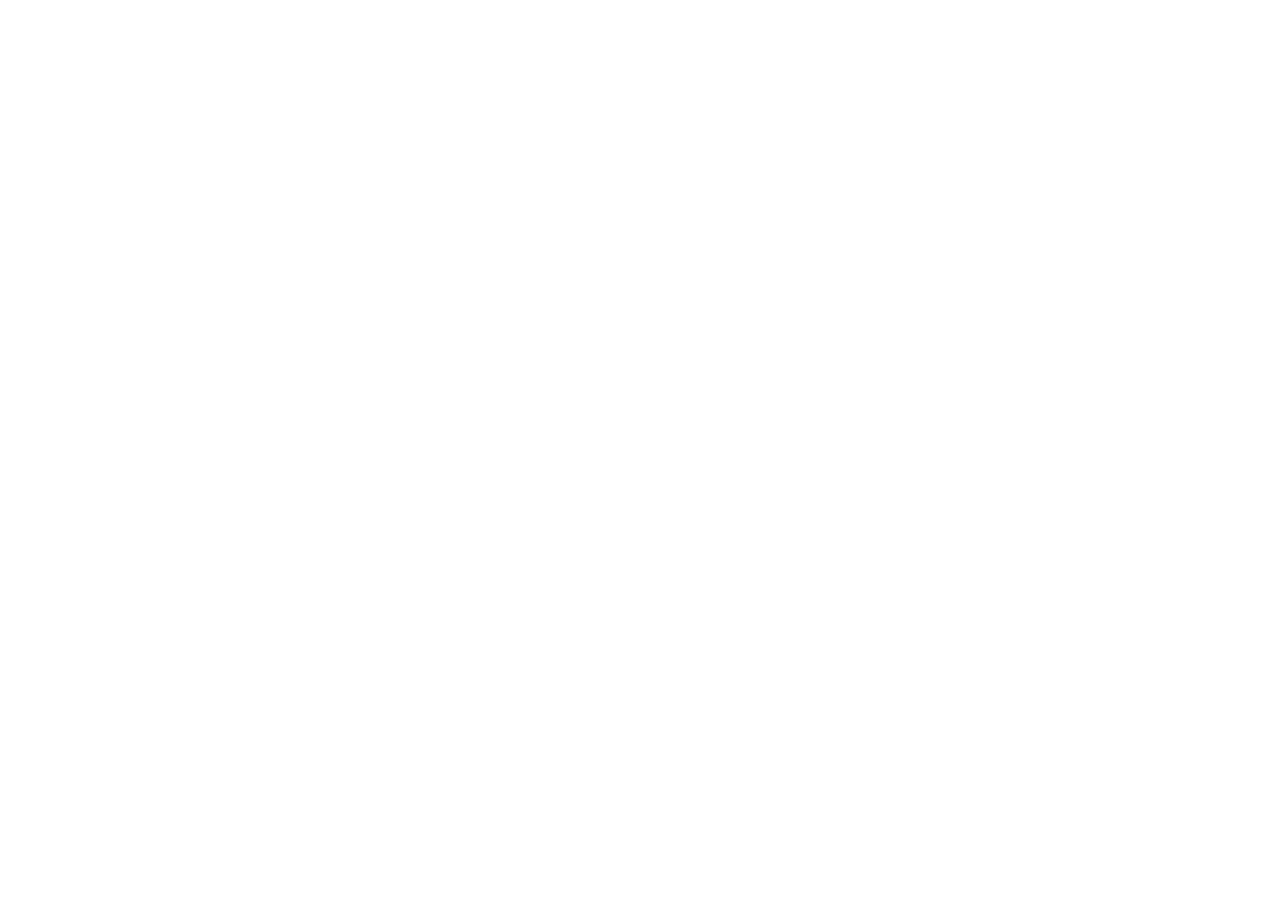
==== index.html @ 5d163af3 "初始化提交" ====
<!DOCTYPE html>
<html lang="en">

<head>
    <meta charset="UTF-8">
    <meta name="viewport" content="width=device-width, initial-scale=1.0">
    <title>Document</title>
</head>

<body>

</body>

</html>
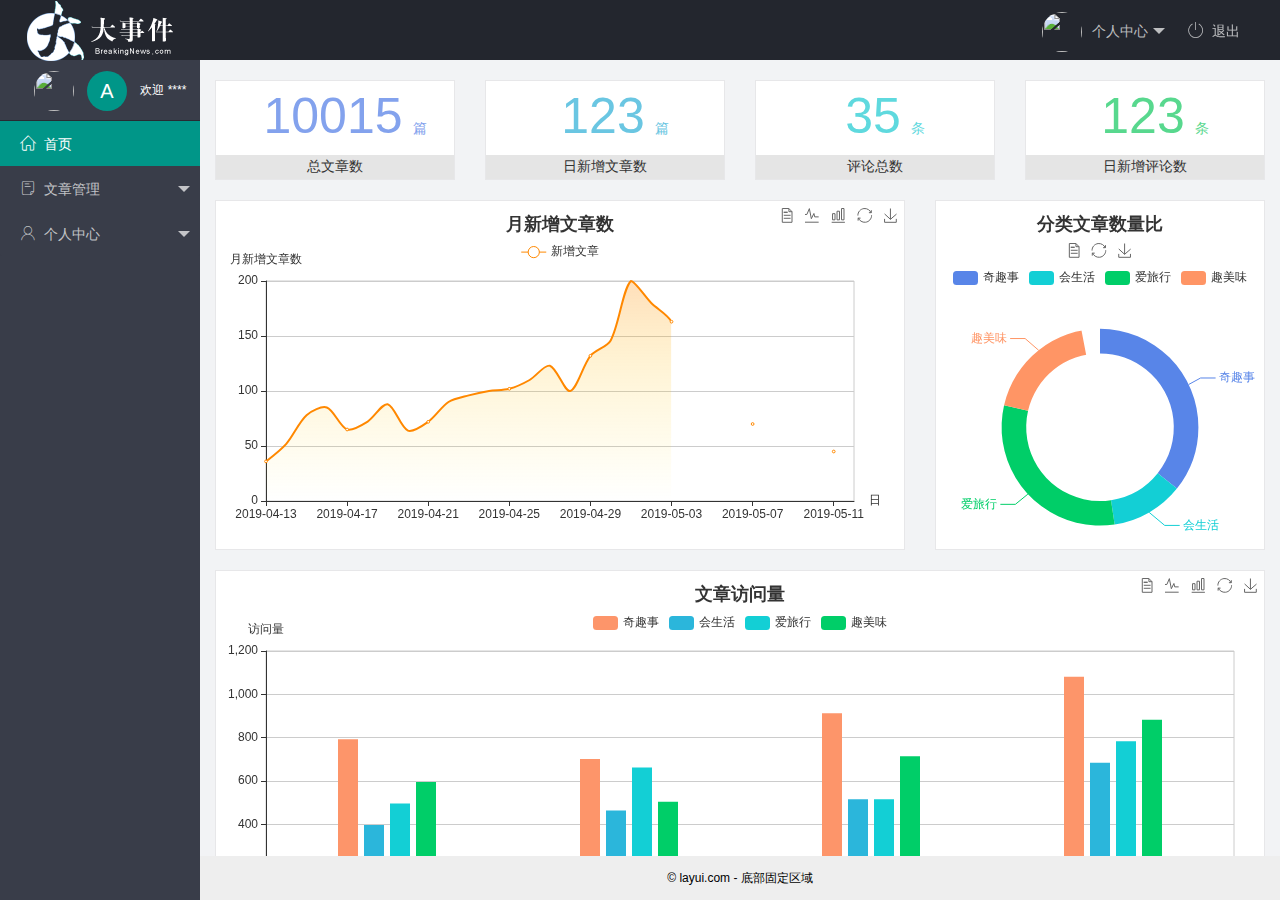
==== commit 5cdce1aa: "完成主页功能" ====
--- a/index.html
+++ b/index.html
@@ -4,11 +4,89 @@
 <head>
     <meta charset="UTF-8">
     <meta name="viewport" content="width=device-width, initial-scale=1.0">
-    <title>Document</title>
+    <title>大事件项目主页</title>
+    <!-- 引入layui的css样式 -->
+    <link rel="stylesheet" href="./assets/lib/layui/css/layui.css">
+    <!-- 引入自己的css样式 -->
+    <link rel="stylesheet" href="./assets/css/index.css">
+    <!-- 引入字体图标样式 -->
+    <link rel="stylesheet" href="./assets/fonts/iconfont.css">
 </head>
 
 <body>
 
+    <body class="layui-layout-body">
+        <div class="layui-layout layui-layout-admin">
+            <div class="layui-header">
+                <div class="layui-logo">
+                    <img src="./assets/images/logo.png" alt="">
+                </div>
+
+                <ul class="layui-nav layui-layout-right">
+                    <li class="layui-nav-item">
+                        <a href="javascript:;">
+                            <img src="http://t.cn/RCzsdCq" class="layui-nav-img">个人中心
+                        </a>
+                        <dl class="layui-nav-child">
+                            <dd><a href="">基本资料</a></dd>
+                            <dd><a href="">更换头像</a></dd>
+                            <dd><a href="">重置密码</a></dd>
+                        </dl>
+                    </li>
+                    <li class="layui-nav-item"><a href="javascript:;" id="btnLogout"><span class="iconfont icon-tuichu"></span>退出</a></li>
+                </ul>
+            </div>
+
+            <div class="layui-side layui-bg-black">
+                <div class="layui-side-scroll">
+                    <div class="userinfo">
+                        <img src="http://t.cn/RCzsdCq" class="layui-nav-img">
+                        <span class="text-avatar">A</span>
+                        <span id="welcome">欢迎 ****</span>
+
+                    </div>
+                    <!-- 左侧导航区域（可配合layui已有的垂直导航） -->
+                    <ul class="layui-nav layui-nav-tree" lay-shrink="all">
+                        <li class="layui-nav-item layui-this"><a href="./home/dashboard.html"><span class="iconfont icon-home"></span>首页</a></li>
+                        <li class="layui-nav-item">
+                            <a class="" href="javascript:;"><span class="iconfont icon-16"></span>文章管理</a>
+                            <dl class="layui-nav-child">
+                                <dd><a href="javascript:;"><i class="layui-icon layui-icon-app"></i> 文章类别</a></dd>
+                                <dd><a href="javascript:;"><i class="layui-icon layui-icon-app"></i>文章列表</a></dd>
+                                <dd><a href="javascript:;"><i class="layui-icon layui-icon-app"></i>发布文章</a></dd>
+                            </dl>
+                        </li>
+                        <li class="layui-nav-item">
+                            <a href="javascript:;"><span class="iconfont icon-user"></span>个人中心</a>
+                            <dl class="layui-nav-child">
+                                <dd><a href="javascript:;"><i class="layui-icon layui-icon-app"></i>基本资料</a></dd>
+                                <dd><a href="javascript:;"><i class="layui-icon layui-icon-app"></i>更换头像</a></dd>
+                                <dd><a href="javascript:;"><i class="layui-icon layui-icon-app"></i>重置密码</a></dd>
+                            </dl>
+                        </li>
+                    </ul>
+                </div>
+            </div>
+
+            <div class="layui-body">
+                <!-- 内容主体区域 -->
+                <iframe name="fm" src="./home/dashboard.html" frameborder="0"></iframe>
+            </div>
+
+            <div class="layui-footer">
+                <!-- 底部固定区域 -->
+                © layui.com - 底部固定区域
+            </div>
+        </div>
+        <!-- 导入layui的js文件 -->
+        <script src="./assets/lib/layui/layui.all.js"></script>
+        <!-- 导入jQuery文件 -->
+        <script src="./assets/lib/jquery.js"></script>
+        <!-- 导入自己封装的baseAPI脚本 -->
+        <script src="./assets/js/baseAPI.js"></script>
+        <!-- 导入自己的js文件 -->
+        <script src="./assets/js/index.js"></script>
+    </body>
 </body>
 
 </html>--- a/assets/lib/layui/css/layui.css
+++ b/assets/lib/layui/css/layui.css
@@ -0,0 +1,2 @@
+/** layui-v2.5.5 MIT License By https://www.layui.com */
+ .layui-inline,img{display:inline-block;vertical-align:middle}h1,h2,h3,h4,h5,h6{font-weight:400}.layui-edge,.layui-header,.layui-inline,.layui-main{position:relative}.layui-body,.layui-edge,.layui-elip{overflow:hidden}.layui-btn,.layui-edge,.layui-inline,img{vertical-align:middle}.layui-btn,.layui-disabled,.layui-icon,.layui-unselect{-moz-user-select:none;-webkit-user-select:none;-ms-user-select:none}.layui-elip,.layui-form-checkbox span,.layui-form-pane .layui-form-label{text-overflow:ellipsis;white-space:nowrap}.layui-breadcrumb,.layui-tree-btnGroup{visibility:hidden}blockquote,body,button,dd,div,dl,dt,form,h1,h2,h3,h4,h5,h6,input,li,ol,p,pre,td,textarea,th,ul{margin:0;padding:0;-webkit-tap-highlight-color:rgba(0,0,0,0)}a:active,a:hover{outline:0}img{border:none}li{list-style:none}table{border-collapse:collapse;border-spacing:0}h4,h5,h6{font-size:100%}button,input,optgroup,option,select,textarea{font-family:inherit;font-size:inherit;font-style:inherit;font-weight:inherit;outline:0}pre{white-space:pre-wrap;white-space:-moz-pre-wrap;white-space:-pre-wrap;white-space:-o-pre-wrap;word-wrap:break-word}body{line-height:24px;font:14px Helvetica Neue,Helvetica,PingFang SC,Tahoma,Arial,sans-serif}hr{height:1px;margin:10px 0;border:0;clear:both}a{color:#333;text-decoration:none}a:hover{color:#777}a cite{font-style:normal;*cursor:pointer}.layui-border-box,.layui-border-box *{box-sizing:border-box}.layui-box,.layui-box *{box-sizing:content-box}.layui-clear{clear:both;*zoom:1}.layui-clear:after{content:'\20';clear:both;*zoom:1;display:block;height:0}.layui-inline{*display:inline;*zoom:1}.layui-edge{display:inline-block;width:0;height:0;border-width:6px;border-style:dashed;border-color:transparent}.layui-edge-top{top:-4px;border-bottom-color:#999;border-bottom-style:solid}.layui-edge-right{border-left-color:#999;border-left-style:solid}.layui-edge-bottom{top:2px;border-top-color:#999;border-top-style:solid}.layui-edge-left{border-right-color:#999;border-right-style:solid}.layui-disabled,.layui-disabled:hover{color:#d2d2d2!important;cursor:not-allowed!important}.layui-circle{border-radius:100%}.layui-show{display:block!important}.layui-hide{display:none!important}@font-face{font-family:layui-icon;src:url(../font/iconfont.eot?v=250);src:url(../font/iconfont.eot?v=250#iefix) format('embedded-opentype'),url(../font/iconfont.woff2?v=250) format('woff2'),url(../font/iconfont.woff?v=250) format('woff'),url(../font/iconfont.ttf?v=250) format('truetype'),url(../font/iconfont.svg?v=250#layui-icon) format('svg')}.layui-icon{font-family:layui-icon!important;font-size:16px;font-style:normal;-webkit-font-smoothing:antialiased;-moz-osx-font-smoothing:grayscale}.layui-icon-reply-fill:before{content:"\e611"}.layui-icon-set-fill:before{content:"\e614"}.layui-icon-menu-fill:before{content:"\e60f"}.layui-icon-search:before{content:"\e615"}.layui-icon-share:before{content:"\e641"}.layui-icon-set-sm:before{content:"\e620"}.layui-icon-engine:before{content:"\e628"}.layui-icon-close:before{content:"\1006"}.layui-icon-close-fill:before{content:"\1007"}.layui-icon-chart-screen:before{content:"\e629"}.layui-icon-star:before{content:"\e600"}.layui-icon-circle-dot:before{content:"\e617"}.layui-icon-chat:before{content:"\e606"}.layui-icon-release:before{content:"\e609"}.layui-icon-list:before{content:"\e60a"}.layui-icon-chart:before{content:"\e62c"}.layui-icon-ok-circle:before{content:"\1005"}.layui-icon-layim-theme:before{content:"\e61b"}.layui-icon-table:before{content:"\e62d"}.layui-icon-right:before{content:"\e602"}.layui-icon-left:before{content:"\e603"}.layui-icon-cart-simple:before{content:"\e698"}.layui-icon-face-cry:before{content:"\e69c"}.layui-icon-face-smile:before{content:"\e6af"}.layui-icon-survey:before{content:"\e6b2"}.layui-icon-tree:before{content:"\e62e"}.layui-icon-upload-circle:before{content:"\e62f"}.layui-icon-add-circle:before{content:"\e61f"}.layui-icon-download-circle:before{content:"\e601"}.layui-icon-templeate-1:before{content:"\e630"}.layui-icon-util:before{content:"\e631"}.layui-icon-face-surprised:before{content:"\e664"}.layui-icon-edit:before{content:"\e642"}.layui-icon-speaker:before{content:"\e645"}.layui-icon-down:before{content:"\e61a"}.layui-icon-file:before{content:"\e621"}.layui-icon-layouts:before{content:"\e632"}.layui-icon-rate-half:before{content:"\e6c9"}.layui-icon-add-circle-fine:before{content:"\e608"}.layui-icon-prev-circle:before{content:"\e633"}.layui-icon-read:before{content:"\e705"}.layui-icon-404:before{content:"\e61c"}.layui-icon-carousel:before{content:"\e634"}.layui-icon-help:before{content:"\e607"}.layui-icon-code-circle:before{content:"\e635"}.layui-icon-water:before{content:"\e636"}.layui-icon-username:before{content:"\e66f"}.layui-icon-find-fill:before{content:"\e670"}.layui-icon-about:before{content:"\e60b"}.layui-icon-location:before{content:"\e715"}.layui-icon-up:before{content:"\e619"}.layui-icon-pause:before{content:"\e651"}.layui-icon-date:before{content:"\e637"}.layui-icon-layim-uploadfile:before{content:"\e61d"}.layui-icon-delete:before{content:"\e640"}.layui-icon-play:before{content:"\e652"}.layui-icon-top:before{content:"\e604"}.layui-icon-friends:before{content:"\e612"}.layui-icon-refresh-3:before{content:"\e9aa"}.layui-icon-ok:before{content:"\e605"}.layui-icon-layer:before{content:"\e638"}.layui-icon-face-smile-fine:before{content:"\e60c"}.layui-icon-dollar:before{content:"\e659"}.layui-icon-group:before{content:"\e613"}.layui-icon-layim-download:before{content:"\e61e"}.layui-icon-picture-fine:before{content:"\e60d"}.layui-icon-link:before{content:"\e64c"}.layui-icon-diamond:before{content:"\e735"}.layui-icon-log:before{content:"\e60e"}.layui-icon-rate-solid:before{content:"\e67a"}.layui-icon-fonts-del:before{content:"\e64f"}.layui-icon-unlink:before{content:"\e64d"}.layui-icon-fonts-clear:before{content:"\e639"}.layui-icon-triangle-r:before{content:"\e623"}.layui-icon-circle:before{content:"\e63f"}.layui-icon-radio:before{content:"\e643"}.layui-icon-align-center:before{content:"\e647"}.layui-icon-align-right:before{content:"\e648"}.layui-icon-align-left:before{content:"\e649"}.layui-icon-loading-1:before{content:"\e63e"}.layui-icon-return:before{content:"\e65c"}.layui-icon-fonts-strong:before{content:"\e62b"}.layui-icon-upload:before{content:"\e67c"}.layui-icon-dialogue:before{content:"\e63a"}.layui-icon-video:before{content:"\e6ed"}.layui-icon-headset:before{content:"\e6fc"}.layui-icon-cellphone-fine:before{content:"\e63b"}.layui-icon-add-1:before{content:"\e654"}.layui-icon-face-smile-b:before{content:"\e650"}.layui-icon-fonts-html:before{content:"\e64b"}.layui-icon-form:before{content:"\e63c"}.layui-icon-cart:before{content:"\e657"}.layui-icon-camera-fill:before{content:"\e65d"}.layui-icon-tabs:before{content:"\e62a"}.layui-icon-fonts-code:before{content:"\e64e"}.layui-icon-fire:before{content:"\e756"}.layui-icon-set:before{content:"\e716"}.layui-icon-fonts-u:before{content:"\e646"}.layui-icon-triangle-d:before{content:"\e625"}.layui-icon-tips:before{content:"\e702"}.layui-icon-picture:before{content:"\e64a"}.layui-icon-more-vertical:before{content:"\e671"}.layui-icon-flag:before{content:"\e66c"}.layui-icon-loading:before{content:"\e63d"}.layui-icon-fonts-i:before{content:"\e644"}.layui-icon-refresh-1:before{content:"\e666"}.layui-icon-rmb:before{content:"\e65e"}.layui-icon-home:before{content:"\e68e"}.layui-icon-user:before{content:"\e770"}.layui-icon-notice:before{content:"\e667"}.layui-icon-login-weibo:before{content:"\e675"}.layui-icon-voice:before{content:"\e688"}.layui-icon-upload-drag:before{content:"\e681"}.layui-icon-login-qq:before{content:"\e676"}.layui-icon-snowflake:before{content:"\e6b1"}.layui-icon-file-b:before{content:"\e655"}.layui-icon-template:before{content:"\e663"}.layui-icon-auz:before{content:"\e672"}.layui-icon-console:before{content:"\e665"}.layui-icon-app:before{content:"\e653"}.layui-icon-prev:before{content:"\e65a"}.layui-icon-website:before{content:"\e7ae"}.layui-icon-next:before{content:"\e65b"}.layui-icon-component:before{content:"\e857"}.layui-icon-more:before{content:"\e65f"}.layui-icon-login-wechat:before{content:"\e677"}.layui-icon-shrink-right:before{content:"\e668"}.layui-icon-spread-left:before{content:"\e66b"}.layui-icon-camera:before{content:"\e660"}.layui-icon-note:before{content:"\e66e"}.layui-icon-refresh:before{content:"\e669"}.layui-icon-female:before{content:"\e661"}.layui-icon-male:before{content:"\e662"}.layui-icon-password:before{content:"\e673"}.layui-icon-senior:before{content:"\e674"}.layui-icon-theme:before{content:"\e66a"}.layui-icon-tread:before{content:"\e6c5"}.layui-icon-praise:before{content:"\e6c6"}.layui-icon-star-fill:before{content:"\e658"}.layui-icon-rate:before{content:"\e67b"}.layui-icon-template-1:before{content:"\e656"}.layui-icon-vercode:before{content:"\e679"}.layui-icon-cellphone:before{content:"\e678"}.layui-icon-screen-full:before{content:"\e622"}.layui-icon-screen-restore:before{content:"\e758"}.layui-icon-cols:before{content:"\e610"}.layui-icon-export:before{content:"\e67d"}.layui-icon-print:before{content:"\e66d"}.layui-icon-slider:before{content:"\e714"}.layui-icon-addition:before{content:"\e624"}.layui-icon-subtraction:before{content:"\e67e"}.layui-icon-service:before{content:"\e626"}.layui-icon-transfer:before{content:"\e691"}.layui-main{width:1140px;margin:0 auto}.layui-header{z-index:1000;height:60px}.layui-header a:hover{transition:all .5s;-webkit-transition:all .5s}.layui-side{position:fixed;left:0;top:0;bottom:0;z-index:999;width:200px;overflow-x:hidden}.layui-side-scroll{position:relative;width:220px;height:100%;overflow-x:hidden}.layui-body{position:absolute;left:200px;right:0;top:0;bottom:0;z-index:998;width:auto;overflow-y:auto;box-sizing:border-box}.layui-layout-body{overflow:hidden}.layui-layout-admin .layui-header{background-color:#23262E}.layui-layout-admin .layui-side{top:60px;width:200px;overflow-x:hidden}.layui-layout-admin .layui-body{position:fixed;top:60px;bottom:44px}.layui-layout-admin .layui-main{width:auto;margin:0 15px}.layui-layout-admin .layui-footer{position:fixed;left:200px;right:0;bottom:0;height:44px;line-height:44px;padding:0 15px;background-color:#eee}.layui-layout-admin .layui-logo{position:absolute;left:0;top:0;width:200px;height:100%;line-height:60px;text-align:center;color:#009688;font-size:16px}.layui-layout-admin .layui-header .layui-nav{background:0 0}.layui-layout-left{position:absolute!important;left:200px;top:0}.layui-layout-right{position:absolute!important;right:0;top:0}.layui-container{position:relative;margin:0 auto;padding:0 15px;box-sizing:border-box}.layui-fluid{position:relative;margin:0 auto;padding:0 15px}.layui-row:after,.layui-row:before{content:'';display:block;clear:both}.layui-col-lg1,.layui-col-lg10,.layui-col-lg11,.layui-col-lg12,.layui-col-lg2,.layui-col-lg3,.layui-col-lg4,.layui-col-lg5,.layui-col-lg6,.layui-col-lg7,.layui-col-lg8,.layui-col-lg9,.layui-col-md1,.layui-col-md10,.layui-col-md11,.layui-col-md12,.layui-col-md2,.layui-col-md3,.layui-col-md4,.layui-col-md5,.layui-col-md6,.layui-col-md7,.layui-col-md8,.layui-col-md9,.layui-col-sm1,.layui-col-sm10,.layui-col-sm11,.layui-col-sm12,.layui-col-sm2,.layui-col-sm3,.layui-col-sm4,.layui-col-sm5,.layui-col-sm6,.layui-col-sm7,.layui-col-sm8,.layui-col-sm9,.layui-col-xs1,.layui-col-xs10,.layui-col-xs11,.layui-col-xs12,.layui-col-xs2,.layui-col-xs3,.layui-col-xs4,.layui-col-xs5,.layui-col-xs6,.layui-col-xs7,.layui-col-xs8,.layui-col-xs9{position:relative;display:block;box-sizing:border-box}.layui-col-xs1,.layui-col-xs10,.layui-col-xs11,.layui-col-xs12,.layui-col-xs2,.layui-col-xs3,.layui-col-xs4,.layui-col-xs5,.layui-col-xs6,.layui-col-xs7,.layui-col-xs8,.layui-col-xs9{float:left}.layui-col-xs1{width:8.33333333%}.layui-col-xs2{width:16.66666667%}.layui-col-xs3{width:25%}.layui-col-xs4{width:33.33333333%}.layui-col-xs5{width:41.66666667%}.layui-col-xs6{width:50%}.layui-col-xs7{width:58.33333333%}.layui-col-xs8{width:66.66666667%}.layui-col-xs9{width:75%}.layui-col-xs10{width:83.33333333%}.layui-col-xs11{width:91.66666667%}.layui-col-xs12{width:100%}.layui-col-xs-offset1{margin-left:8.33333333%}.layui-col-xs-offset2{margin-left:16.66666667%}.layui-col-xs-offset3{margin-left:25%}.layui-col-xs-offset4{margin-left:33.33333333%}.layui-col-xs-offset5{margin-left:41.66666667%}.layui-col-xs-offset6{margin-left:50%}.layui-col-xs-offset7{margin-left:58.33333333%}.layui-col-xs-offset8{margin-left:66.66666667%}.layui-col-xs-offset9{margin-left:75%}.layui-col-xs-offset10{margin-left:83.33333333%}.layui-col-xs-offset11{margin-left:91.66666667%}.layui-col-xs-offset12{margin-left:100%}@media screen and (max-width:768px){.layui-hide-xs{display:none!important}.layui-show-xs-block{display:block!important}.layui-show-xs-inline{display:inline!important}.layui-show-xs-inline-block{display:inline-block!important}}@media screen and (min-width:768px){.layui-container{width:750px}.layui-hide-sm{display:none!important}.layui-show-sm-block{display:block!important}.layui-show-sm-inline{display:inline!important}.layui-show-sm-inline-block{display:inline-block!important}.layui-col-sm1,.layui-col-sm10,.layui-col-sm11,.layui-col-sm12,.layui-col-sm2,.layui-col-sm3,.layui-col-sm4,.layui-col-sm5,.layui-col-sm6,.layui-col-sm7,.layui-col-sm8,.layui-col-sm9{float:left}.layui-col-sm1{width:8.33333333%}.layui-col-sm2{width:16.66666667%}.layui-col-sm3{width:25%}.layui-col-sm4{width:33.33333333%}.layui-col-sm5{width:41.66666667%}.layui-col-sm6{width:50%}.layui-col-sm7{width:58.33333333%}.layui-col-sm8{width:66.66666667%}.layui-col-sm9{width:75%}.layui-col-sm10{width:83.33333333%}.layui-col-sm11{width:91.66666667%}.layui-col-sm12{width:100%}.layui-col-sm-offset1{margin-left:8.33333333%}.layui-col-sm-offset2{margin-left:16.66666667%}.layui-col-sm-offset3{margin-left:25%}.layui-col-sm-offset4{margin-left:33.33333333%}.layui-col-sm-offset5{margin-left:41.66666667%}.layui-col-sm-offset6{margin-left:50%}.layui-col-sm-offset7{margin-left:58.33333333%}.layui-col-sm-offset8{margin-left:66.66666667%}.layui-col-sm-offset9{margin-left:75%}.layui-col-sm-offset10{margin-left:83.33333333%}.layui-col-sm-offset11{margin-left:91.66666667%}.layui-col-sm-offset12{margin-left:100%}}@media screen and (min-width:992px){.layui-container{width:970px}.layui-hide-md{display:none!important}.layui-show-md-block{display:block!important}.layui-show-md-inline{display:inline!important}.layui-show-md-inline-block{display:inline-block!important}.layui-col-md1,.layui-col-md10,.layui-col-md11,.layui-col-md12,.layui-col-md2,.layui-col-md3,.layui-col-md4,.layui-col-md5,.layui-col-md6,.layui-col-md7,.layui-col-md8,.layui-col-md9{float:left}.layui-col-md1{width:8.33333333%}.layui-col-md2{width:16.66666667%}.layui-col-md3{width:25%}.layui-col-md4{width:33.33333333%}.layui-col-md5{width:41.66666667%}.layui-col-md6{width:50%}.layui-col-md7{width:58.33333333%}.layui-col-md8{width:66.66666667%}.layui-col-md9{width:75%}.layui-col-md10{width:83.33333333%}.layui-col-md11{width:91.66666667%}.layui-col-md12{width:100%}.layui-col-md-offset1{margin-left:8.33333333%}.layui-col-md-offset2{margin-left:16.66666667%}.layui-col-md-offset3{margin-left:25%}.layui-col-md-offset4{margin-left:33.33333333%}.layui-col-md-offset5{margin-left:41.66666667%}.layui-col-md-offset6{margin-left:50%}.layui-col-md-offset7{margin-left:58.33333333%}.layui-col-md-offset8{margin-left:66.66666667%}.layui-col-md-offset9{margin-left:75%}.layui-col-md-offset10{margin-left:83.33333333%}.layui-col-md-offset11{margin-left:91.66666667%}.layui-col-md-offset12{margin-left:100%}}@media screen and (min-width:1200px){.layui-container{width:1170px}.layui-hide-lg{display:none!important}.layui-show-lg-block{display:block!important}.layui-show-lg-inline{display:inline!important}.layui-show-lg-inline-block{display:inline-block!important}.layui-col-lg1,.layui-col-lg10,.layui-col-lg11,.layui-col-lg12,.layui-col-lg2,.layui-col-lg3,.layui-col-lg4,.layui-col-lg5,.layui-col-lg6,.layui-col-lg7,.layui-col-lg8,.layui-col-lg9{float:left}.layui-col-lg1{width:8.33333333%}.layui-col-lg2{width:16.66666667%}.layui-col-lg3{width:25%}.layui-col-lg4{width:33.33333333%}.layui-col-lg5{width:41.66666667%}.layui-col-lg6{width:50%}.layui-col-lg7{width:58.33333333%}.layui-col-lg8{width:66.66666667%}.layui-col-lg9{width:75%}.layui-col-lg10{width:83.33333333%}.layui-col-lg11{width:91.66666667%}.layui-col-lg12{width:100%}.layui-col-lg-offset1{margin-left:8.33333333%}.layui-col-lg-offset2{margin-left:16.66666667%}.layui-col-lg-offset3{margin-left:25%}.layui-col-lg-offset4{margin-left:33.33333333%}.layui-col-lg-offset5{margin-left:41.66666667%}.layui-col-lg-offset6{margin-left:50%}.layui-col-lg-offset7{margin-left:58.33333333%}.layui-col-lg-offset8{margin-left:66.66666667%}.layui-col-lg-offset9{margin-left:75%}.layui-col-lg-offset10{margin-left:83.33333333%}.layui-col-lg-offset11{margin-left:91.66666667%}.layui-col-lg-offset12{margin-left:100%}}.layui-col-space1{margin:-.5px}.layui-col-space1>*{padding:.5px}.layui-col-space3{margin:-1.5px}.layui-col-space3>*{padding:1.5px}.layui-col-space5{margin:-2.5px}.layui-col-space5>*{padding:2.5px}.layui-col-space8{margin:-3.5px}.layui-col-space8>*{padding:3.5px}.layui-col-space10{margin:-5px}.layui-col-space10>*{padding:5px}.layui-col-space12{margin:-6px}.layui-col-space12>*{padding:6px}.layui-col-space15{margin:-7.5px}.layui-col-space15>*{padding:7.5px}.layui-col-space18{margin:-9px}.layui-col-space18>*{padding:9px}.layui-col-space20{margin:-10px}.layui-col-space20>*{padding:10px}.layui-col-space22{margin:-11px}.layui-col-space22>*{padding:11px}.layui-col-space25{margin:-12.5px}.layui-col-space25>*{padding:12.5px}.layui-col-space30{margin:-15px}.layui-col-space30>*{padding:15px}.layui-btn,.layui-input,.layui-select,.layui-textarea,.layui-upload-button{outline:0;-webkit-appearance:none;transition:all .3s;-webkit-transition:all .3s;box-sizing:border-box}.layui-elem-quote{margin-bottom:10px;padding:15px;line-height:22px;border-left:5px solid #009688;border-radius:0 2px 2px 0;background-color:#f2f2f2}.layui-quote-nm{border-style:solid;border-width:1px 1px 1px 5px;background:0 0}.layui-elem-field{margin-bottom:10px;padding:0;border-width:1px;border-style:solid}.layui-elem-field legend{margin-left:20px;padding:0 10px;font-size:20px;font-weight:300}.layui-field-title{margin:10px 0 20px;border-width:1px 0 0}.layui-field-box{padding:10px 15px}.layui-field-title .layui-field-box{padding:10px 0}.layui-progress{position:relative;height:6px;border-radius:20px;background-color:#e2e2e2}.layui-progress-bar{position:absolute;left:0;top:0;width:0;max-width:100%;height:6px;border-radius:20px;text-align:right;background-color:#5FB878;transition:all .3s;-webkit-transition:all .3s}.layui-progress-big,.layui-progress-big .layui-progress-bar{height:18px;line-height:18px}.layui-progress-text{position:relative;top:-20px;line-height:18px;font-size:12px;color:#666}.layui-progress-big .layui-progress-text{position:static;padding:0 10px;color:#fff}.layui-collapse{border-width:1px;border-style:solid;border-radius:2px}.layui-colla-content,.layui-colla-item{border-top-width:1px;border-top-style:solid}.layui-colla-item:first-child{border-top:none}.layui-colla-title{position:relative;height:42px;line-height:42px;padding:0 15px 0 35px;color:#333;background-color:#f2f2f2;cursor:pointer;font-size:14px;overflow:hidden}.layui-colla-content{display:none;padding:10px 15px;line-height:22px;color:#666}.layui-colla-icon{position:absolute;left:15px;top:0;font-size:14px}.layui-card{margin-bottom:15px;border-radius:2px;background-color:#fff;box-shadow:0 1px 2px 0 rgba(0,0,0,.05)}.layui-card:last-child{margin-bottom:0}.layui-card-header{position:relative;height:42px;line-height:42px;padding:0 15px;border-bottom:1px solid #f6f6f6;color:#333;border-radius:2px 2px 0 0;font-size:14px}.layui-bg-black,.layui-bg-blue,.layui-bg-cyan,.layui-bg-green,.layui-bg-orange,.layui-bg-red{color:#fff!important}.layui-card-body{position:relative;padding:10px 15px;line-height:24px}.layui-card-body[pad15]{padding:15px}.layui-card-body[pad20]{padding:20px}.layui-card-body .layui-table{margin:5px 0}.layui-card .layui-tab{margin:0}.layui-panel-window{position:relative;padding:15px;border-radius:0;border-top:5px solid #E6E6E6;background-color:#fff}.layui-auxiliar-moving{position:fixed;left:0;right:0;top:0;bottom:0;width:100%;height:100%;background:0 0;z-index:9999999999}.layui-form-label,.layui-form-mid,.layui-form-select,.layui-input-block,.layui-input-inline,.layui-textarea{position:relative}.layui-bg-red{background-color:#FF5722!important}.layui-bg-orange{background-color:#FFB800!important}.layui-bg-green{background-color:#009688!important}.layui-bg-cyan{background-color:#2F4056!important}.layui-bg-blue{background-color:#1E9FFF!important}.layui-bg-black{background-color:#393D49!important}.layui-bg-gray{background-color:#eee!important;color:#666!important}.layui-badge-rim,.layui-colla-content,.layui-colla-item,.layui-collapse,.layui-elem-field,.layui-form-pane .layui-form-item[pane],.layui-form-pane .layui-form-label,.layui-input,.layui-layedit,.layui-layedit-tool,.layui-quote-nm,.layui-select,.layui-tab-bar,.layui-tab-card,.layui-tab-title,.layui-tab-title .layui-this:after,.layui-textarea{border-color:#e6e6e6}.layui-timeline-item:before,hr{background-color:#e6e6e6}.layui-text{line-height:22px;font-size:14px;color:#666}.layui-text h1,.layui-text h2,.layui-text h3{font-weight:500;color:#333}.layui-text h1{font-size:30px}.layui-text h2{font-size:24px}.layui-text h3{font-size:18px}.layui-text a:not(.layui-btn){color:#01AAED}.layui-text a:not(.layui-btn):hover{text-decoration:underline}.layui-text ul{padding:5px 0 5px 15px}.layui-text ul li{margin-top:5px;list-style-type:disc}.layui-text em,.layui-word-aux{color:#999!important;padding:0 5px!important}.layui-btn{display:inline-block;height:38px;line-height:38px;padding:0 18px;background-color:#009688;color:#fff;white-space:nowrap;text-align:center;font-size:14px;border:none;border-radius:2px;cursor:pointer}.layui-btn:hover{opacity:.8;filter:alpha(opacity=80);color:#fff}.layui-btn:active{opacity:1;filter:alpha(opacity=100)}.layui-btn+.layui-btn{margin-left:10px}.layui-btn-container{font-size:0}.layui-btn-container .layui-btn{margin-right:10px;margin-bottom:10px}.layui-btn-container .layui-btn+.layui-btn{margin-left:0}.layui-table .layui-btn-container .layui-btn{margin-bottom:9px}.layui-btn-radius{border-radius:100px}.layui-btn .layui-icon{margin-right:3px;font-size:18px;vertical-align:bottom;vertical-align:middle\9}.layui-btn-primary{border:1px solid #C9C9C9;background-color:#fff;color:#555}.layui-btn-primary:hover{border-color:#009688;color:#333}.layui-btn-normal{background-color:#1E9FFF}.layui-btn-warm{background-color:#FFB800}.layui-btn-danger{background-color:#FF5722}.layui-btn-checked{background-color:#5FB878}.layui-btn-disabled,.layui-btn-disabled:active,.layui-btn-disabled:hover{border:1px solid #e6e6e6;background-color:#FBFBFB;color:#C9C9C9;cursor:not-allowed;opacity:1}.layui-btn-lg{height:44px;line-height:44px;padding:0 25px;font-size:16px}.layui-btn-sm{height:30px;line-height:30px;padding:0 10px;font-size:12px}.layui-btn-sm i{font-size:16px!important}.layui-btn-xs{height:22px;line-height:22px;padding:0 5px;font-size:12px}.layui-btn-xs i{font-size:14px!important}.layui-btn-group{display:inline-block;vertical-align:middle;font-size:0}.layui-btn-group .layui-btn{margin-left:0!important;margin-right:0!important;border-left:1px solid rgba(255,255,255,.5);border-radius:0}.layui-btn-group .layui-btn-primary{border-left:none}.layui-btn-group .layui-btn-primary:hover{border-color:#C9C9C9;color:#009688}.layui-btn-group .layui-btn:first-child{border-left:none;border-radius:2px 0 0 2px}.layui-btn-group .layui-btn-primary:first-child{border-left:1px solid #c9c9c9}.layui-btn-group .layui-btn:last-child{border-radius:0 2px 2px 0}.layui-btn-group .layui-btn+.layui-btn{margin-left:0}.layui-btn-group+.layui-btn-group{margin-left:10px}.layui-btn-fluid{width:100%}.layui-input,.layui-select,.layui-textarea{height:38px;line-height:1.3;line-height:38px\9;border-width:1px;border-style:solid;background-color:#fff;border-radius:2px}.layui-input::-webkit-input-placeholder,.layui-select::-webkit-input-placeholder,.layui-textarea::-webkit-input-placeholder{line-height:1.3}.layui-input,.layui-textarea{display:block;width:100%;padding-left:10px}.layui-input:hover,.layui-textarea:hover{border-color:#D2D2D2!important}.layui-input:focus,.layui-textarea:focus{border-color:#C9C9C9!important}.layui-textarea{min-height:100px;height:auto;line-height:20px;padding:6px 10px;resize:vertical}.layui-select{padding:0 10px}.layui-form input[type=checkbox],.layui-form input[type=radio],.layui-form select{display:none}.layui-form [lay-ignore]{display:initial}.layui-form-item{margin-bottom:15px;clear:both;*zoom:1}.layui-form-item:after{content:'\20';clear:both;*zoom:1;display:block;height:0}.layui-form-label{float:left;display:block;padding:9px 15px;width:80px;font-weight:400;line-height:20px;text-align:right}.layui-form-label-col{display:block;float:none;padding:9px 0;line-height:20px;text-align:left}.layui-form-item .layui-inline{margin-bottom:5px;margin-right:10px}.layui-input-block{margin-left:110px;min-height:36px}.layui-input-inline{display:inline-block;vertical-align:middle}.layui-form-item .layui-input-inline{float:left;width:190px;margin-right:10px}.layui-form-text .layui-input-inline{width:auto}.layui-form-mid{float:left;display:block;padding:9px 0!important;line-height:20px;margin-right:10px}.layui-form-danger+.layui-form-select .layui-input,.layui-form-danger:focus{border-color:#FF5722!important}.layui-form-select .layui-input{padding-right:30px;cursor:pointer}.layui-form-select .layui-edge{position:absolute;right:10px;top:50%;margin-top:-3px;cursor:pointer;border-width:6px;border-top-color:#c2c2c2;border-top-style:solid;transition:all .3s;-webkit-transition:all .3s}.layui-form-select dl{display:none;position:absolute;left:0;top:42px;padding:5px 0;z-index:899;min-width:100%;border:1px solid #d2d2d2;max-height:300px;overflow-y:auto;background-color:#fff;border-radius:2px;box-shadow:0 2px 4px rgba(0,0,0,.12);box-sizing:border-box}.layui-form-select dl dd,.layui-form-select dl dt{padding:0 10px;line-height:36px;white-space:nowrap;overflow:hidden;text-overflow:ellipsis}.layui-form-select dl dt{font-size:12px;color:#999}.layui-form-select dl dd{cursor:pointer}.layui-form-select dl dd:hover{background-color:#f2f2f2;-webkit-transition:.5s all;transition:.5s all}.layui-form-select .layui-select-group dd{padding-left:20px}.layui-form-select dl dd.layui-select-tips{padding-left:10px!important;color:#999}.layui-form-select dl dd.layui-this{background-color:#5FB878;color:#fff}.layui-form-checkbox,.layui-form-select dl dd.layui-disabled{background-color:#fff}.layui-form-selected dl{display:block}.layui-form-checkbox,.layui-form-checkbox *,.layui-form-switch{display:inline-block;vertical-align:middle}.layui-form-selected .layui-edge{margin-top:-9px;-webkit-transform:rotate(180deg);transform:rotate(180deg);margin-top:-3px\9}:root .layui-form-selected .layui-edge{margin-top:-9px\0/IE9}.layui-form-selectup dl{top:auto;bottom:42px}.layui-select-none{margin:5px 0;text-align:center;color:#999}.layui-select-disabled .layui-disabled{border-color:#eee!important}.layui-select-disabled .layui-edge{border-top-color:#d2d2d2}.layui-form-checkbox{position:relative;height:30px;line-height:30px;margin-right:10px;padding-right:30px;cursor:pointer;font-size:0;-webkit-transition:.1s linear;transition:.1s linear;box-sizing:border-box}.layui-form-checkbox span{padding:0 10px;height:100%;font-size:14px;border-radius:2px 0 0 2px;background-color:#d2d2d2;color:#fff;overflow:hidden}.layui-form-checkbox:hover span{background-color:#c2c2c2}.layui-form-checkbox i{position:absolute;right:0;top:0;width:30px;height:28px;border:1px solid #d2d2d2;border-left:none;border-radius:0 2px 2px 0;color:#fff;font-size:20px;text-align:center}.layui-form-checkbox:hover i{border-color:#c2c2c2;color:#c2c2c2}.layui-form-checked,.layui-form-checked:hover{border-color:#5FB878}.layui-form-checked span,.layui-form-checked:hover span{background-color:#5FB878}.layui-form-checked i,.layui-form-checked:hover i{color:#5FB878}.layui-form-item .layui-form-checkbox{margin-top:4px}.layui-form-checkbox[lay-skin=primary]{height:auto!important;line-height:normal!important;min-width:18px;min-height:18px;border:none!important;margin-right:0;padding-left:28px;padding-right:0;background:0 0}.layui-form-checkbox[lay-skin=primary] span{padding-left:0;padding-right:15px;line-height:18px;background:0 0;color:#666}.layui-form-checkbox[lay-skin=primary] i{right:auto;left:0;width:16px;height:16px;line-height:16px;border:1px solid #d2d2d2;font-size:12px;border-radius:2px;background-color:#fff;-webkit-transition:.1s linear;transition:.1s linear}.layui-form-checkbox[lay-skin=primary]:hover i{border-color:#5FB878;color:#fff}.layui-form-checked[lay-skin=primary] i{border-color:#5FB878!important;background-color:#5FB878;color:#fff}.layui-checkbox-disbaled[lay-skin=primary] span{background:0 0!important;color:#c2c2c2}.layui-checkbox-disbaled[lay-skin=primary]:hover i{border-color:#d2d2d2}.layui-form-item .layui-form-checkbox[lay-skin=primary]{margin-top:10px}.layui-form-switch{position:relative;height:22px;line-height:22px;min-width:35px;padding:0 5px;margin-top:8px;border:1px solid #d2d2d2;border-radius:20px;cursor:pointer;background-color:#fff;-webkit-transition:.1s linear;transition:.1s linear}.layui-form-switch i{position:absolute;left:5px;top:3px;width:16px;height:16px;border-radius:20px;background-color:#d2d2d2;-webkit-transition:.1s linear;transition:.1s linear}.layui-form-switch em{position:relative;top:0;width:25px;margin-left:21px;padding:0!important;text-align:center!important;color:#999!important;font-style:normal!important;font-size:12px}.layui-form-onswitch{border-color:#5FB878;background-color:#5FB878}.layui-checkbox-disbaled,.layui-checkbox-disbaled i{border-color:#e2e2e2!important}.layui-form-onswitch i{left:100%;margin-left:-21px;background-color:#fff}.layui-form-onswitch em{margin-left:5px;margin-right:21px;color:#fff!important}.layui-checkbox-disbaled span{background-color:#e2e2e2!important}.layui-checkbox-disbaled:hover i{color:#fff!important}[lay-radio]{display:none}.layui-form-radio,.layui-form-radio *{display:inline-block;vertical-align:middle}.layui-form-radio{line-height:28px;margin:6px 10px 0 0;padding-right:10px;cursor:pointer;font-size:0}.layui-form-radio *{font-size:14px}.layui-form-radio>i{margin-right:8px;font-size:22px;color:#c2c2c2}.layui-form-radio>i:hover,.layui-form-radioed>i{color:#5FB878}.layui-radio-disbaled>i{color:#e2e2e2!important}.layui-form-pane .layui-form-label{width:110px;padding:8px 15px;height:38px;line-height:20px;border-width:1px;border-style:solid;border-radius:2px 0 0 2px;text-align:center;background-color:#FBFBFB;overflow:hidden;box-sizing:border-box}.layui-form-pane .layui-input-inline{margin-left:-1px}.layui-form-pane .layui-input-block{margin-left:110px;left:-1px}.layui-form-pane .layui-input{border-radius:0 2px 2px 0}.layui-form-pane .layui-form-text .layui-form-label{float:none;width:100%;border-radius:2px;box-sizing:border-box;text-align:left}.layui-form-pane .layui-form-text .layui-input-inline{display:block;margin:0;top:-1px;clear:both}.layui-form-pane .layui-form-text .layui-input-block{margin:0;left:0;top:-1px}.layui-form-pane .layui-form-text .layui-textarea{min-height:100px;border-radius:0 0 2px 2px}.layui-form-pane .layui-form-checkbox{margin:4px 0 4px 10px}.layui-form-pane .layui-form-radio,.layui-form-pane .layui-form-switch{margin-top:6px;margin-left:10px}.layui-form-pane .layui-form-item[pane]{position:relative;border-width:1px;border-style:solid}.layui-form-pane .layui-form-item[pane] .layui-form-label{position:absolute;left:0;top:0;height:100%;border-width:0 1px 0 0}.layui-form-pane .layui-form-item[pane] .layui-input-inline{margin-left:110px}@media screen and (max-width:450px){.layui-form-item .layui-form-label{text-overflow:ellipsis;overflow:hidden;white-space:nowrap}.layui-form-item .layui-inline{display:block;margin-right:0;margin-bottom:20px;clear:both}.layui-form-item .layui-inline:after{content:'\20';clear:both;display:block;height:0}.layui-form-item .layui-input-inline{display:block;float:none;left:-3px;width:auto;margin:0 0 10px 112px}.layui-form-item .layui-input-inline+.layui-form-mid{margin-left:110px;top:-5px;padding:0}.layui-form-item .layui-form-checkbox{margin-right:5px;margin-bottom:5px}}.layui-layedit{border-width:1px;border-style:solid;border-radius:2px}.layui-layedit-tool{padding:3px 5px;border-bottom-width:1px;border-bottom-style:solid;font-size:0}.layedit-tool-fixed{position:fixed;top:0;border-top:1px solid #e2e2e2}.layui-layedit-tool .layedit-tool-mid,.layui-layedit-tool .layui-icon{display:inline-block;vertical-align:middle;text-align:center;font-size:14px}.layui-layedit-tool .layui-icon{position:relative;width:32px;height:30px;line-height:30px;margin:3px 5px;color:#777;cursor:pointer;border-radius:2px}.layui-layedit-tool .layui-icon:hover{color:#393D49}.layui-layedit-tool .layui-icon:active{color:#000}.layui-layedit-tool .layedit-tool-active{background-color:#e2e2e2;color:#000}.layui-layedit-tool .layui-disabled,.layui-layedit-tool .layui-disabled:hover{color:#d2d2d2;cursor:not-allowed}.layui-layedit-tool .layedit-tool-mid{width:1px;height:18px;margin:0 10px;background-color:#d2d2d2}.layedit-tool-html{width:50px!important;font-size:30px!important}.layedit-tool-b,.layedit-tool-code,.layedit-tool-help{font-size:16px!important}.layedit-tool-d,.layedit-tool-face,.layedit-tool-image,.layedit-tool-unlink{font-size:18px!important}.layedit-tool-image input{position:absolute;font-size:0;left:0;top:0;width:100%;height:100%;opacity:.01;filter:Alpha(opacity=1);cursor:pointer}.layui-layedit-iframe iframe{display:block;width:100%}#LAY_layedit_code{overflow:hidden}.layui-laypage{display:inline-block;*display:inline;*zoom:1;vertical-align:middle;margin:10px 0;font-size:0}.layui-laypage>a:first-child,.layui-laypage>a:first-child em{border-radius:2px 0 0 2px}.layui-laypage>a:last-child,.layui-laypage>a:last-child em{border-radius:0 2px 2px 0}.layui-laypage>:first-child{margin-left:0!important}.layui-laypage>:last-child{margin-right:0!important}.layui-laypage a,.layui-laypage button,.layui-laypage input,.layui-laypage select,.layui-laypage span{border:1px solid #e2e2e2}.layui-laypage a,.layui-laypage span{display:inline-block;*display:inline;*zoom:1;vertical-align:middle;padding:0 15px;height:28px;line-height:28px;margin:0 -1px 5px 0;background-color:#fff;color:#333;font-size:12px}.layui-flow-more a *,.layui-laypage input,.layui-table-view select[lay-ignore]{display:inline-block}.layui-laypage a:hover{color:#009688}.layui-laypage em{font-style:normal}.layui-laypage .layui-laypage-spr{color:#999;font-weight:700}.layui-laypage a{text-decoration:none}.layui-laypage .layui-laypage-curr{position:relative}.layui-laypage .layui-laypage-curr em{position:relative;color:#fff}.layui-laypage .layui-laypage-curr .layui-laypage-em{position:absolute;left:-1px;top:-1px;padding:1px;width:100%;height:100%;background-color:#009688}.layui-laypage-em{border-radius:2px}.layui-laypage-next em,.layui-laypage-prev em{font-family:Sim sun;font-size:16px}.layui-laypage .layui-laypage-count,.layui-laypage .layui-laypage-limits,.layui-laypage .layui-laypage-refresh,.layui-laypage .layui-laypage-skip{margin-left:10px;margin-right:10px;padding:0;border:none}.layui-laypage .layui-laypage-limits,.layui-laypage .layui-laypage-refresh{vertical-align:top}.layui-laypage .layui-laypage-refresh i{font-size:18px;cursor:pointer}.layui-laypage select{height:22px;padding:3px;border-radius:2px;cursor:pointer}.layui-laypage .layui-laypage-skip{height:30px;line-height:30px;color:#999}.layui-laypage button,.layui-laypage input{height:30px;line-height:30px;border-radius:2px;vertical-align:top;background-color:#fff;box-sizing:border-box}.layui-laypage input{width:40px;margin:0 10px;padding:0 3px;text-align:center}.layui-laypage input:focus,.layui-laypage select:focus{border-color:#009688!important}.layui-laypage button{margin-left:10px;padding:0 10px;cursor:pointer}.layui-table,.layui-table-view{margin:10px 0}.layui-flow-more{margin:10px 0;text-align:center;color:#999;font-size:14px}.layui-flow-more a{height:32px;line-height:32px}.layui-flow-more a *{vertical-align:top}.layui-flow-more a cite{padding:0 20px;border-radius:3px;background-color:#eee;color:#333;font-style:normal}.layui-flow-more a cite:hover{opacity:.8}.layui-flow-more a i{font-size:30px;color:#737383}.layui-table{width:100%;background-color:#fff;color:#666}.layui-table tr{transition:all .3s;-webkit-transition:all .3s}.layui-table th{text-align:left;font-weight:400}.layui-table tbody tr:hover,.layui-table thead tr,.layui-table-click,.layui-table-header,.layui-table-hover,.layui-table-mend,.layui-table-patch,.layui-table-tool,.layui-table-total,.layui-table-total tr,.layui-table[lay-even] tr:nth-child(even){background-color:#f2f2f2}.layui-table td,.layui-table th,.layui-table-col-set,.layui-table-fixed-r,.layui-table-grid-down,.layui-table-header,.layui-table-page,.layui-table-tips-main,.layui-table-tool,.layui-table-total,.layui-table-view,.layui-table[lay-skin=line],.layui-table[lay-skin=row]{border-width:1px;border-style:solid;border-color:#e6e6e6}.layui-table td,.layui-table th{position:relative;padding:9px 15px;min-height:20px;line-height:20px;font-size:14px}.layui-table[lay-skin=line] td,.layui-table[lay-skin=line] th{border-width:0 0 1px}.layui-table[lay-skin=row] td,.layui-table[lay-skin=row] th{border-width:0 1px 0 0}.layui-table[lay-skin=nob] td,.layui-table[lay-skin=nob] th{border:none}.layui-table img{max-width:100px}.layui-table[lay-size=lg] td,.layui-table[lay-size=lg] th{padding:15px 30px}.layui-table-view .layui-table[lay-size=lg] .layui-table-cell{height:40px;line-height:40px}.layui-table[lay-size=sm] td,.layui-table[lay-size=sm] th{font-size:12px;padding:5px 10px}.layui-table-view .layui-table[lay-size=sm] .layui-table-cell{height:20px;line-height:20px}.layui-table[lay-data]{display:none}.layui-table-box{position:relative;overflow:hidden}.layui-table-view .layui-table{position:relative;width:auto;margin:0}.layui-table-view .layui-table[lay-skin=line]{border-width:0 1px 0 0}.layui-table-view .layui-table[lay-skin=row]{border-width:0 0 1px}.layui-table-view .layui-table td,.layui-table-view .layui-table th{padding:5px 0;border-top:none;border-left:none}.layui-table-view .layui-table th.layui-unselect .layui-table-cell span{cursor:pointer}.layui-table-view .layui-table td{cursor:default}.layui-table-view .layui-table td[data-edit=text]{cursor:text}.layui-table-view .layui-form-checkbox[lay-skin=primary] i{width:18px;height:18px}.layui-table-view .layui-form-radio{line-height:0;padding:0}.layui-table-view .layui-form-radio>i{margin:0;font-size:20px}.layui-table-init{position:absolute;left:0;top:0;width:100%;height:100%;text-align:center;z-index:110}.layui-table-init .layui-icon{position:absolute;left:50%;top:50%;margin:-15px 0 0 -15px;font-size:30px;color:#c2c2c2}.layui-table-header{border-width:0 0 1px;overflow:hidden}.layui-table-header .layui-table{margin-bottom:-1px}.layui-table-tool .layui-inline[lay-event]{position:relative;width:26px;height:26px;padding:5px;line-height:16px;margin-right:10px;text-align:center;color:#333;border:1px solid #ccc;cursor:pointer;-webkit-transition:.5s all;transition:.5s all}.layui-table-tool .layui-inline[lay-event]:hover{border:1px solid #999}.layui-table-tool-temp{padding-right:120px}.layui-table-tool-self{position:absolute;right:17px;top:10px}.layui-table-tool .layui-table-tool-self .layui-inline[lay-event]{margin:0 0 0 10px}.layui-table-tool-panel{position:absolute;top:29px;left:-1px;padding:5px 0;min-width:150px;min-height:40px;border:1px solid #d2d2d2;text-align:left;overflow-y:auto;background-color:#fff;box-shadow:0 2px 4px rgba(0,0,0,.12)}.layui-table-cell,.layui-table-tool-panel li{overflow:hidden;text-overflow:ellipsis;white-space:nowrap}.layui-table-tool-panel li{padding:0 10px;line-height:30px;-webkit-transition:.5s all;transition:.5s all}.layui-table-tool-panel li .layui-form-checkbox[lay-skin=primary]{width:100%;padding-left:28px}.layui-table-tool-panel li:hover{background-color:#f2f2f2}.layui-table-tool-panel li .layui-form-checkbox[lay-skin=primary] i{position:absolute;left:0;top:0}.layui-table-tool-panel li .layui-form-checkbox[lay-skin=primary] span{padding:0}.layui-table-tool .layui-table-tool-self .layui-table-tool-panel{left:auto;right:-1px}.layui-table-col-set{position:absolute;right:0;top:0;width:20px;height:100%;border-width:0 0 0 1px;background-color:#fff}.layui-table-sort{width:10px;height:20px;margin-left:5px;cursor:pointer!important}.layui-table-sort .layui-edge{position:absolute;left:5px;border-width:5px}.layui-table-sort .layui-table-sort-asc{top:3px;border-top:none;border-bottom-style:solid;border-bottom-color:#b2b2b2}.layui-table-sort .layui-table-sort-asc:hover{border-bottom-color:#666}.layui-table-sort .layui-table-sort-desc{bottom:5px;border-bottom:none;border-top-style:solid;border-top-color:#b2b2b2}.layui-table-sort .layui-table-sort-desc:hover{border-top-color:#666}.layui-table-sort[lay-sort=asc] .layui-table-sort-asc{border-bottom-color:#000}.layui-table-sort[lay-sort=desc] .layui-table-sort-desc{border-top-color:#000}.layui-table-cell{height:28px;line-height:28px;padding:0 15px;position:relative;box-sizing:border-box}.layui-table-cell .layui-form-checkbox[lay-skin=primary]{top:-1px;padding:0}.layui-table-cell .layui-table-link{color:#01AAED}.laytable-cell-checkbox,.laytable-cell-numbers,.laytable-cell-radio,.laytable-cell-space{padding:0;text-align:center}.layui-table-body{position:relative;overflow:auto;margin-right:-1px;margin-bottom:-1px}.layui-table-body .layui-none{line-height:26px;padding:15px;text-align:center;color:#999}.layui-table-fixed{position:absolute;left:0;top:0;z-index:101}.layui-table-fixed .layui-table-body{overflow:hidden}.layui-table-fixed-l{box-shadow:0 -1px 8px rgba(0,0,0,.08)}.layui-table-fixed-r{left:auto;right:-1px;border-width:0 0 0 1px;box-shadow:-1px 0 8px rgba(0,0,0,.08)}.layui-table-fixed-r .layui-table-header{position:relative;overflow:visible}.layui-table-mend{position:absolute;right:-49px;top:0;height:100%;width:50px}.layui-table-tool{position:relative;z-index:890;width:100%;min-height:50px;line-height:30px;padding:10px 15px;border-width:0 0 1px}.layui-table-tool .layui-btn-container{margin-bottom:-10px}.layui-table-page,.layui-table-total{border-width:1px 0 0;margin-bottom:-1px;overflow:hidden}.layui-table-page{position:relative;width:100%;padding:7px 7px 0;height:41px;font-size:12px;white-space:nowrap}.layui-table-page>div{height:26px}.layui-table-page .layui-laypage{margin:0}.layui-table-page .layui-laypage a,.layui-table-page .layui-laypage span{height:26px;line-height:26px;margin-bottom:10px;border:none;background:0 0}.layui-table-page .layui-laypage a,.layui-table-page .layui-laypage span.layui-laypage-curr{padding:0 12px}.layui-table-page .layui-laypage span{margin-left:0;padding:0}.layui-table-page .layui-laypage .layui-laypage-prev{margin-left:-7px!important}.layui-table-page .layui-laypage .layui-laypage-curr .layui-laypage-em{left:0;top:0;padding:0}.layui-table-page .layui-laypage button,.layui-table-page .layui-laypage input{height:26px;line-height:26px}.layui-table-page .layui-laypage input{width:40px}.layui-table-page .layui-laypage button{padding:0 10px}.layui-table-page select{height:18px}.layui-table-patch .layui-table-cell{padding:0;width:30px}.layui-table-edit{position:absolute;left:0;top:0;width:100%;height:100%;padding:0 14px 1px;border-radius:0;box-shadow:1px 1px 20px rgba(0,0,0,.15)}.layui-table-edit:focus{border-color:#5FB878!important}select.layui-table-edit{padding:0 0 0 10px;border-color:#C9C9C9}.layui-table-view .layui-form-checkbox,.layui-table-view .layui-form-radio,.layui-table-view .layui-form-switch{top:0;margin:0;box-sizing:content-box}.layui-table-view .layui-form-checkbox{top:-1px;height:26px;line-height:26px}.layui-table-view .layui-form-checkbox i{height:26px}.layui-table-grid .layui-table-cell{overflow:visible}.layui-table-grid-down{position:absolute;top:0;right:0;width:26px;height:100%;padding:5px 0;border-width:0 0 0 1px;text-align:center;background-color:#fff;color:#999;cursor:pointer}.layui-table-grid-down .layui-icon{position:absolute;top:50%;left:50%;margin:-8px 0 0 -8px}.layui-table-grid-down:hover{background-color:#fbfbfb}body .layui-table-tips .layui-layer-content{background:0 0;padding:0;box-shadow:0 1px 6px rgba(0,0,0,.12)}.layui-table-tips-main{margin:-44px 0 0 -1px;max-height:150px;padding:8px 15px;font-size:14px;overflow-y:scroll;background-color:#fff;color:#666}.layui-table-tips-c{position:absolute;right:-3px;top:-13px;width:20px;height:20px;padding:3px;cursor:pointer;background-color:#666;border-radius:50%;color:#fff}.layui-table-tips-c:hover{background-color:#777}.layui-table-tips-c:before{position:relative;right:-2px}.layui-upload-file{display:none!important;opacity:.01;filter:Alpha(opacity=1)}.layui-upload-drag,.layui-upload-form,.layui-upload-wrap{display:inline-block}.layui-upload-list{margin:10px 0}.layui-upload-choose{padding:0 10px;color:#999}.layui-upload-drag{position:relative;padding:30px;border:1px dashed #e2e2e2;background-color:#fff;text-align:center;cursor:pointer;color:#999}.layui-upload-drag .layui-icon{font-size:50px;color:#009688}.layui-upload-drag[lay-over]{border-color:#009688}.layui-upload-iframe{position:absolute;width:0;height:0;border:0;visibility:hidden}.layui-upload-wrap{position:relative;vertical-align:middle}.layui-upload-wrap .layui-upload-file{display:block!important;position:absolute;left:0;top:0;z-index:10;font-size:100px;width:100%;height:100%;opacity:.01;filter:Alpha(opacity=1);cursor:pointer}.layui-transfer-active,.layui-transfer-box{display:inline-block;vertical-align:middle}.layui-transfer-box,.layui-transfer-header,.layui-transfer-search{border-width:0;border-style:solid;border-color:#e6e6e6}.layui-transfer-box{position:relative;border-width:1px;width:200px;height:360px;border-radius:2px;background-color:#fff}.layui-transfer-box .layui-form-checkbox{width:100%;margin:0!important}.layui-transfer-header{height:38px;line-height:38px;padding:0 10px;border-bottom-width:1px}.layui-transfer-search{position:relative;padding:10px;border-bottom-width:1px}.layui-transfer-search .layui-input{height:32px;padding-left:30px;font-size:12px}.layui-transfer-search .layui-icon-search{position:absolute;left:20px;top:50%;margin-top:-8px;color:#666}.layui-transfer-active{margin:0 15px}.layui-transfer-active .layui-btn{display:block;margin:0;padding:0 15px;background-color:#5FB878;border-color:#5FB878;color:#fff}.layui-transfer-active .layui-btn-disabled{background-color:#FBFBFB;border-color:#e6e6e6;color:#C9C9C9}.layui-transfer-active .layui-btn:first-child{margin-bottom:15px}.layui-transfer-active .layui-btn .layui-icon{margin:0;font-size:14px!important}.layui-transfer-data{padding:5px 0;overflow:auto}.layui-transfer-data li{height:32px;line-height:32px;padding:0 10px}.layui-transfer-data li:hover{background-color:#f2f2f2;transition:.5s all}.layui-transfer-data .layui-none{padding:15px 10px;text-align:center;color:#999}.layui-nav{position:relative;padding:0 20px;background-color:#393D49;color:#fff;border-radius:2px;font-size:0;box-sizing:border-box}.layui-nav *{font-size:14px}.layui-nav .layui-nav-item{position:relative;display:inline-block;*display:inline;*zoom:1;vertical-align:middle;line-height:60px}.layui-nav .layui-nav-item a{display:block;padding:0 20px;color:#fff;color:rgba(255,255,255,.7);transition:all .3s;-webkit-transition:all .3s}.layui-nav .layui-this:after,.layui-nav-bar,.layui-nav-tree .layui-nav-itemed:after{position:absolute;left:0;top:0;width:0;height:5px;background-color:#5FB878;transition:all .2s;-webkit-transition:all .2s}.layui-nav-bar{z-index:1000}.layui-nav .layui-nav-item a:hover,.layui-nav .layui-this a{color:#fff}.layui-nav .layui-this:after{content:'';top:auto;bottom:0;width:100%}.layui-nav-img{width:30px;height:30px;margin-right:10px;border-radius:50%}.layui-nav .layui-nav-more{content:'';width:0;height:0;border-style:solid dashed dashed;border-color:#fff transparent transparent;overflow:hidden;cursor:pointer;transition:all .2s;-webkit-transition:all .2s;position:absolute;top:50%;right:3px;margin-top:-3px;border-width:6px;border-top-color:rgba(255,255,255,.7)}.layui-nav .layui-nav-mored,.layui-nav-itemed>a .layui-nav-more{margin-top:-9px;border-style:dashed dashed solid;border-color:transparent transparent #fff}.layui-nav-child{display:none;position:absolute;left:0;top:65px;min-width:100%;line-height:36px;padding:5px 0;box-shadow:0 2px 4px rgba(0,0,0,.12);border:1px solid #d2d2d2;background-color:#fff;z-index:100;border-radius:2px;white-space:nowrap}.layui-nav .layui-nav-child a{color:#333}.layui-nav .layui-nav-child a:hover{background-color:#f2f2f2;color:#000}.layui-nav-child dd{position:relative}.layui-nav .layui-nav-child dd.layui-this a,.layui-nav-child dd.layui-this{background-color:#5FB878;color:#fff}.layui-nav-child dd.layui-this:after{display:none}.layui-nav-tree{width:200px;padding:0}.layui-nav-tree .layui-nav-item{display:block;width:100%;line-height:45px}.layui-nav-tree .layui-nav-item a{position:relative;height:45px;line-height:45px;text-overflow:ellipsis;overflow:hidden;white-space:nowrap}.layui-nav-tree .layui-nav-item a:hover{background-color:#4E5465}.layui-nav-tree .layui-nav-bar{width:5px;height:0;background-color:#009688}.layui-nav-tree .layui-nav-child dd.layui-this,.layui-nav-tree .layui-nav-child dd.layui-this a,.layui-nav-tree .layui-this,.layui-nav-tree .layui-this>a,.layui-nav-tree .layui-this>a:hover{background-color:#009688;color:#fff}.layui-nav-tree .layui-this:after{display:none}.layui-nav-itemed>a,.layui-nav-tree .layui-nav-title a,.layui-nav-tree .layui-nav-title a:hover{color:#fff!important}.layui-nav-tree .layui-nav-child{position:relative;z-index:0;top:0;border:none;box-shadow:none}.layui-nav-tree .layui-nav-child a{height:40px;line-height:40px;color:#fff;color:rgba(255,255,255,.7)}.layui-nav-tree .layui-nav-child,.layui-nav-tree .layui-nav-child a:hover{background:0 0;color:#fff}.layui-nav-tree .layui-nav-more{right:10px}.layui-nav-itemed>.layui-nav-child{display:block;padding:0;background-color:rgba(0,0,0,.3)!important}.layui-nav-itemed>.layui-nav-child>.layui-this>.layui-nav-child{display:block}.layui-nav-side{position:fixed;top:0;bottom:0;left:0;overflow-x:hidden;z-index:999}.layui-bg-blue .layui-nav-bar,.layui-bg-blue .layui-nav-itemed:after,.layui-bg-blue .layui-this:after{background-color:#93D1FF}.layui-bg-blue .layui-nav-child dd.layui-this{background-color:#1E9FFF}.layui-bg-blue .layui-nav-itemed>a,.layui-nav-tree.layui-bg-blue .layui-nav-title a,.layui-nav-tree.layui-bg-blue .layui-nav-title a:hover{background-color:#007DDB!important}.layui-breadcrumb{font-size:0}.layui-breadcrumb>*{font-size:14px}.layui-breadcrumb a{color:#999!important}.layui-breadcrumb a:hover{color:#5FB878!important}.layui-breadcrumb a cite{color:#666;font-style:normal}.layui-breadcrumb span[lay-separator]{margin:0 10px;color:#999}.layui-tab{margin:10px 0;text-align:left!important}.layui-tab[overflow]>.layui-tab-title{overflow:hidden}.layui-tab-title{position:relative;left:0;height:40px;white-space:nowrap;font-size:0;border-bottom-width:1px;border-bottom-style:solid;transition:all .2s;-webkit-transition:all .2s}.layui-tab-title li{display:inline-block;*display:inline;*zoom:1;vertical-align:middle;font-size:14px;transition:all .2s;-webkit-transition:all .2s;position:relative;line-height:40px;min-width:65px;padding:0 15px;text-align:center;cursor:pointer}.layui-tab-title li a{display:block}.layui-tab-title .layui-this{color:#000}.layui-tab-title .layui-this:after{position:absolute;left:0;top:0;content:'';width:100%;height:41px;border-width:1px;border-style:solid;border-bottom-color:#fff;border-radius:2px 2px 0 0;box-sizing:border-box;pointer-events:none}.layui-tab-bar{position:absolute;right:0;top:0;z-index:10;width:30px;height:39px;line-height:39px;border-width:1px;border-style:solid;border-radius:2px;text-align:center;background-color:#fff;cursor:pointer}.layui-tab-bar .layui-icon{position:relative;display:inline-block;top:3px;transition:all .3s;-webkit-transition:all .3s}.layui-tab-item{display:none}.layui-tab-more{padding-right:30px;height:auto!important;white-space:normal!important}.layui-tab-more li.layui-this:after{border-bottom-color:#e2e2e2;border-radius:2px}.layui-tab-more .layui-tab-bar .layui-icon{top:-2px;top:3px\9;-webkit-transform:rotate(180deg);transform:rotate(180deg)}:root .layui-tab-more .layui-tab-bar .layui-icon{top:-2px\0/IE9}.layui-tab-content{padding:10px}.layui-tab-title li .layui-tab-close{position:relative;display:inline-block;width:18px;height:18px;line-height:20px;margin-left:8px;top:1px;text-align:center;font-size:14px;color:#c2c2c2;transition:all .2s;-webkit-transition:all .2s}.layui-tab-title li .layui-tab-close:hover{border-radius:2px;background-color:#FF5722;color:#fff}.layui-tab-brief>.layui-tab-title .layui-this{color:#009688}.layui-tab-brief>.layui-tab-more li.layui-this:after,.layui-tab-brief>.layui-tab-title .layui-this:after{border:none;border-radius:0;border-bottom:2px solid #5FB878}.layui-tab-brief[overflow]>.layui-tab-title .layui-this:after{top:-1px}.layui-tab-card{border-width:1px;border-style:solid;border-radius:2px;box-shadow:0 2px 5px 0 rgba(0,0,0,.1)}.layui-tab-card>.layui-tab-title{background-color:#f2f2f2}.layui-tab-card>.layui-tab-title li{margin-right:-1px;margin-left:-1px}.layui-tab-card>.layui-tab-title .layui-this{background-color:#fff}.layui-tab-card>.layui-tab-title .layui-this:after{border-top:none;border-width:1px;border-bottom-color:#fff}.layui-tab-card>.layui-tab-title .layui-tab-bar{height:40px;line-height:40px;border-radius:0;border-top:none;border-right:none}.layui-tab-card>.layui-tab-more .layui-this{background:0 0;color:#5FB878}.layui-tab-card>.layui-tab-more .layui-this:after{border:none}.layui-timeline{padding-left:5px}.layui-timeline-item{position:relative;padding-bottom:20px}.layui-timeline-axis{position:absolute;left:-5px;top:0;z-index:10;width:20px;height:20px;line-height:20px;background-color:#fff;color:#5FB878;border-radius:50%;text-align:center;cursor:pointer}.layui-timeline-axis:hover{color:#FF5722}.layui-timeline-item:before{content:'';position:absolute;left:5px;top:0;z-index:0;width:1px;height:100%}.layui-timeline-item:last-child:before{display:none}.layui-timeline-item:first-child:before{display:block}.layui-timeline-content{padding-left:25px}.layui-timeline-title{position:relative;margin-bottom:10px}.layui-badge,.layui-badge-dot,.layui-badge-rim{position:relative;display:inline-block;padding:0 6px;font-size:12px;text-align:center;background-color:#FF5722;color:#fff;border-radius:2px}.layui-badge{height:18px;line-height:18px}.layui-badge-dot{width:8px;height:8px;padding:0;border-radius:50%}.layui-badge-rim{height:18px;line-height:18px;border-width:1px;border-style:solid;background-color:#fff;color:#666}.layui-btn .layui-badge,.layui-btn .layui-badge-dot{margin-left:5px}.layui-nav .layui-badge,.layui-nav .layui-badge-dot{position:absolute;top:50%;margin:-8px 6px 0}.layui-tab-title .layui-badge,.layui-tab-title .layui-badge-dot{left:5px;top:-2px}.layui-carousel{position:relative;left:0;top:0;background-color:#f8f8f8}.layui-carousel>[carousel-item]{position:relative;width:100%;height:100%;overflow:hidden}.layui-carousel>[carousel-item]:before{position:absolute;content:'\e63d';left:50%;top:50%;width:100px;line-height:20px;margin:-10px 0 0 -50px;text-align:center;color:#c2c2c2;font-family:layui-icon!important;font-size:30px;font-style:normal;-webkit-font-smoothing:antialiased;-moz-osx-font-smoothing:grayscale}.layui-carousel>[carousel-item]>*{display:none;position:absolute;left:0;top:0;width:100%;height:100%;background-color:#f8f8f8;transition-duration:.3s;-webkit-transition-duration:.3s}.layui-carousel-updown>*{-webkit-transition:.3s ease-in-out up;transition:.3s ease-in-out up}.layui-carousel-arrow{display:none\9;opacity:0;position:absolute;left:10px;top:50%;margin-top:-18px;width:36px;height:36px;line-height:36px;text-align:center;font-size:20px;border:0;border-radius:50%;background-color:rgba(0,0,0,.2);color:#fff;-webkit-transition-duration:.3s;transition-duration:.3s;cursor:pointer}.layui-carousel-arrow[lay-type=add]{left:auto!important;right:10px}.layui-carousel:hover .layui-carousel-arrow[lay-type=add],.layui-carousel[lay-arrow=always] .layui-carousel-arrow[lay-type=add]{right:20px}.layui-carousel[lay-arrow=always] .layui-carousel-arrow{opacity:1;left:20px}.layui-carousel[lay-arrow=none] .layui-carousel-arrow{display:none}.layui-carousel-arrow:hover,.layui-carousel-ind ul:hover{background-color:rgba(0,0,0,.35)}.layui-carousel:hover .layui-carousel-arrow{display:block\9;opacity:1;left:20px}.layui-carousel-ind{position:relative;top:-35px;width:100%;line-height:0!important;text-align:center;font-size:0}.layui-carousel[lay-indicator=outside]{margin-bottom:30px}.layui-carousel[lay-indicator=outside] .layui-carousel-ind{top:10px}.layui-carousel[lay-indicator=outside] .layui-carousel-ind ul{background-color:rgba(0,0,0,.5)}.layui-carousel[lay-indicator=none] .layui-carousel-ind{display:none}.layui-carousel-ind ul{display:inline-block;padding:5px;background-color:rgba(0,0,0,.2);border-radius:10px;-webkit-transition-duration:.3s;transition-duration:.3s}.layui-carousel-ind li{display:inline-block;width:10px;height:10px;margin:0 3px;font-size:14px;background-color:#e2e2e2;background-color:rgba(255,255,255,.5);border-radius:50%;cursor:pointer;-webkit-transition-duration:.3s;transition-duration:.3s}.layui-carousel-ind li:hover{background-color:rgba(255,255,255,.7)}.layui-carousel-ind li.layui-this{background-color:#fff}.layui-carousel>[carousel-item]>.layui-carousel-next,.layui-carousel>[carousel-item]>.layui-carousel-prev,.layui-carousel>[carousel-item]>.layui-this{display:block}.layui-carousel>[carousel-item]>.layui-this{left:0}.layui-carousel>[carousel-item]>.layui-carousel-prev{left:-100%}.layui-carousel>[carousel-item]>.layui-carousel-next{left:100%}.layui-carousel>[carousel-item]>.layui-carousel-next.layui-carousel-left,.layui-carousel>[carousel-item]>.layui-carousel-prev.layui-carousel-right{left:0}.layui-carousel>[carousel-item]>.layui-this.layui-carousel-left{left:-100%}.layui-carousel>[carousel-item]>.layui-this.layui-carousel-right{left:100%}.layui-carousel[lay-anim=updown] .layui-carousel-arrow{left:50%!important;top:20px;margin:0 0 0 -18px}.layui-carousel[lay-anim=updown]>[carousel-item]>*,.layui-carousel[lay-anim=fade]>[carousel-item]>*{left:0!important}.layui-carousel[lay-anim=updown] .layui-carousel-arrow[lay-type=add]{top:auto!important;bottom:20px}.layui-carousel[lay-anim=updown] .layui-carousel-ind{position:absolute;top:50%;right:20px;width:auto;height:auto}.layui-carousel[lay-anim=updown] .layui-carousel-ind ul{padding:3px 5px}.layui-carousel[lay-anim=updown] .layui-carousel-ind li{display:block;margin:6px 0}.layui-carousel[lay-anim=updown]>[carousel-item]>.layui-this{top:0}.layui-carousel[lay-anim=updown]>[carousel-item]>.layui-carousel-prev{top:-100%}.layui-carousel[lay-anim=updown]>[carousel-item]>.layui-carousel-next{top:100%}.layui-carousel[lay-anim=updown]>[carousel-item]>.layui-carousel-next.layui-carousel-left,.layui-carousel[lay-anim=updown]>[carousel-item]>.layui-carousel-prev.layui-carousel-right{top:0}.layui-carousel[lay-anim=updown]>[carousel-item]>.layui-this.layui-carousel-left{top:-100%}.layui-carousel[lay-anim=updown]>[carousel-item]>.layui-this.layui-carousel-right{top:100%}.layui-carousel[lay-anim=fade]>[carousel-item]>.layui-carousel-next,.layui-carousel[lay-anim=fade]>[carousel-item]>.layui-carousel-prev{opacity:0}.layui-carousel[lay-anim=fade]>[carousel-item]>.layui-carousel-next.layui-carousel-left,.layui-carousel[lay-anim=fade]>[carousel-item]>.layui-carousel-prev.layui-carousel-right{opacity:1}.layui-carousel[lay-anim=fade]>[carousel-item]>.layui-this.layui-carousel-left,.layui-carousel[lay-anim=fade]>[carousel-item]>.layui-this.layui-carousel-right{opacity:0}.layui-fixbar{position:fixed;right:15px;bottom:15px;z-index:999999}.layui-fixbar li{width:50px;height:50px;line-height:50px;margin-bottom:1px;text-align:center;cursor:pointer;font-size:30px;background-color:#9F9F9F;color:#fff;border-radius:2px;opacity:.95}.layui-fixbar li:hover{opacity:.85}.layui-fixbar li:active{opacity:1}.layui-fixbar .layui-fixbar-top{display:none;font-size:40px}body .layui-util-face{border:none;background:0 0}body .layui-util-face .layui-layer-content{padding:0;background-color:#fff;color:#666;box-shadow:none}.layui-util-face .layui-layer-TipsG{display:none}.layui-util-face ul{position:relative;width:372px;padding:10px;border:1px solid #D9D9D9;background-color:#fff;box-shadow:0 0 20px rgba(0,0,0,.2)}.layui-util-face ul li{cursor:pointer;float:left;border:1px solid #e8e8e8;height:22px;width:26px;overflow:hidden;margin:-1px 0 0 -1px;padding:4px 2px;text-align:center}.layui-util-face ul li:hover{position:relative;z-index:2;border:1px solid #eb7350;background:#fff9ec}.layui-code{position:relative;margin:10px 0;padding:15px;line-height:20px;border:1px solid #ddd;border-left-width:6px;background-color:#F2F2F2;color:#333;font-family:Courier New;font-size:12px}.layui-rate,.layui-rate *{display:inline-block;vertical-align:middle}.layui-rate{padding:10px 5px 10px 0;font-size:0}.layui-rate li i.layui-icon{font-size:20px;color:#FFB800;margin-right:5px;transition:all .3s;-webkit-transition:all .3s}.layui-rate li i:hover{cursor:pointer;transform:scale(1.12);-webkit-transform:scale(1.12)}.layui-rate[readonly] li i:hover{cursor:default;transform:scale(1)}.layui-colorpicker{width:26px;height:26px;border:1px solid #e6e6e6;padding:5px;border-radius:2px;line-height:24px;display:inline-block;cursor:pointer;transition:all .3s;-webkit-transition:all .3s}.layui-colorpicker:hover{border-color:#d2d2d2}.layui-colorpicker.layui-colorpicker-lg{width:34px;height:34px;line-height:32px}.layui-colorpicker.layui-colorpicker-sm{width:24px;height:24px;line-height:22px}.layui-colorpicker.layui-colorpicker-xs{width:22px;height:22px;line-height:20px}.layui-colorpicker-trigger-bgcolor{display:block;background:url([data-uri]);border-radius:2px}.layui-colorpicker-trigger-span{display:block;height:100%;box-sizing:border-box;border:1px solid rgba(0,0,0,.15);border-radius:2px;text-align:center}.layui-colorpicker-trigger-i{display:inline-block;color:#FFF;font-size:12px}.layui-colorpicker-trigger-i.layui-icon-close{color:#999}.layui-colorpicker-main{position:absolute;z-index:66666666;width:280px;padding:7px;background:#FFF;border:1px solid #d2d2d2;border-radius:2px;box-shadow:0 2px 4px rgba(0,0,0,.12)}.layui-colorpicker-main-wrapper{height:180px;position:relative}.layui-colorpicker-basis{width:260px;height:100%;position:relative}.layui-colorpicker-basis-white{width:100%;height:100%;position:absolute;top:0;left:0;background:linear-gradient(90deg,#FFF,hsla(0,0%,100%,0))}.layui-colorpicker-basis-black{width:100%;height:100%;position:absolute;top:0;left:0;background:linear-gradient(0deg,#000,transparent)}.layui-colorpicker-basis-cursor{width:10px;height:10px;border:1px solid #FFF;border-radius:50%;position:absolute;top:-3px;right:-3px;cursor:pointer}.layui-colorpicker-side{position:absolute;top:0;right:0;width:12px;height:100%;background:linear-gradient(red,#FF0,#0F0,#0FF,#00F,#F0F,red)}.layui-colorpicker-side-slider{width:100%;height:5px;box-shadow:0 0 1px #888;box-sizing:border-box;background:#FFF;border-radius:1px;border:1px solid #f0f0f0;cursor:pointer;position:absolute;left:0}.layui-colorpicker-main-alpha{display:none;height:12px;margin-top:7px;background:url([data-uri])}.layui-colorpicker-alpha-bgcolor{height:100%;position:relative}.layui-colorpicker-alpha-slider{width:5px;height:100%;box-shadow:0 0 1px #888;box-sizing:border-box;background:#FFF;border-radius:1px;border:1px solid #f0f0f0;cursor:pointer;position:absolute;top:0}.layui-colorpicker-main-pre{padding-top:7px;font-size:0}.layui-colorpicker-pre{width:20px;height:20px;border-radius:2px;display:inline-block;margin-left:6px;margin-bottom:7px;cursor:pointer}.layui-colorpicker-pre:nth-child(11n+1){margin-left:0}.layui-colorpicker-pre-isalpha{background:url([data-uri])}.layui-colorpicker-pre.layui-this{box-shadow:0 0 3px 2px rgba(0,0,0,.15)}.layui-colorpicker-pre>div{height:100%;border-radius:2px}.layui-colorpicker-main-input{text-align:right;padding-top:7px}.layui-colorpicker-main-input .layui-btn-container .layui-btn{margin:0 0 0 10px}.layui-colorpicker-main-input div.layui-inline{float:left;margin-right:10px;font-size:14px}.layui-colorpicker-main-input input.layui-input{width:150px;height:30px;color:#666}.layui-slider{height:4px;background:#e2e2e2;border-radius:3px;position:relative;cursor:pointer}.layui-slider-bar{border-radius:3px;position:absolute;height:100%}.layui-slider-step{position:absolute;top:0;width:4px;height:4px;border-radius:50%;background:#FFF;-webkit-transform:translateX(-50%);transform:translateX(-50%)}.layui-slider-wrap{width:36px;height:36px;position:absolute;top:-16px;-webkit-transform:translateX(-50%);transform:translateX(-50%);z-index:10;text-align:center}.layui-slider-wrap-btn{width:12px;height:12px;border-radius:50%;background:#FFF;display:inline-block;vertical-align:middle;cursor:pointer;transition:.3s}.layui-slider-wrap:after{content:"";height:100%;display:inline-block;vertical-align:middle}.layui-slider-wrap-btn.layui-slider-hover,.layui-slider-wrap-btn:hover{transform:scale(1.2)}.layui-slider-wrap-btn.layui-disabled:hover{transform:scale(1)!important}.layui-slider-tips{position:absolute;top:-42px;z-index:66666666;white-space:nowrap;display:none;-webkit-transform:translateX(-50%);transform:translateX(-50%);color:#FFF;background:#000;border-radius:3px;height:25px;line-height:25px;padding:0 10px}.layui-slider-tips:after{content:'';position:absolute;bottom:-12px;left:50%;margin-left:-6px;width:0;height:0;border-width:6px;border-style:solid;border-color:#000 transparent transparent}.layui-slider-input{width:70px;height:32px;border:1px solid #e6e6e6;border-radius:3px;font-size:16px;line-height:32px;position:absolute;right:0;top:-15px}.layui-slider-input-btn{display:none;position:absolute;top:0;right:0;width:20px;height:100%;border-left:1px solid #d2d2d2}.layui-slider-input-btn i{cursor:pointer;position:absolute;right:0;bottom:0;width:20px;height:50%;font-size:12px;line-height:16px;text-align:center;color:#999}.layui-slider-input-btn i:first-child{top:0;border-bottom:1px solid #d2d2d2}.layui-slider-input-txt{height:100%;font-size:14px}.layui-slider-input-txt input{height:100%;border:none}.layui-slider-input-btn i:hover{color:#009688}.layui-slider-vertical{width:4px;margin-left:34px}.layui-slider-vertical .layui-slider-bar{width:4px}.layui-slider-vertical .layui-slider-step{top:auto;left:0;-webkit-transform:translateY(50%);transform:translateY(50%)}.layui-slider-vertical .layui-slider-wrap{top:auto;left:-16px;-webkit-transform:translateY(50%);transform:translateY(50%)}.layui-slider-vertical .layui-slider-tips{top:auto;left:2px}@media \0screen{.layui-slider-wrap-btn{margin-left:-20px}.layui-slider-vertical .layui-slider-wrap-btn{margin-left:0;margin-bottom:-20px}.layui-slider-vertical .layui-slider-tips{margin-left:-8px}.layui-slider>span{margin-left:8px}}.layui-tree{line-height:22px}.layui-tree .layui-form-checkbox{margin:0!important}.layui-tree-set{width:100%;position:relative}.layui-tree-pack{display:none;padding-left:20px;position:relative}.layui-tree-iconClick,.layui-tree-main{display:inline-block;vertical-align:middle}.layui-tree-line .layui-tree-pack{padding-left:27px}.layui-tree-line .layui-tree-set .layui-tree-set:after{content:'';position:absolute;top:14px;left:-9px;width:17px;height:0;border-top:1px dotted #c0c4cc}.layui-tree-entry{position:relative;padding:3px 0;height:20px;white-space:nowrap}.layui-tree-entry:hover{background-color:#eee}.layui-tree-line .layui-tree-entry:hover{background-color:rgba(0,0,0,0)}.layui-tree-line .layui-tree-entry:hover .layui-tree-txt{color:#999;text-decoration:underline;transition:.3s}.layui-tree-main{cursor:pointer;padding-right:10px}.layui-tree-line .layui-tree-set:before{content:'';position:absolute;top:0;left:-9px;width:0;height:100%;border-left:1px dotted #c0c4cc}.layui-tree-line .layui-tree-set.layui-tree-setLineShort:before{height:13px}.layui-tree-line .layui-tree-set.layui-tree-setHide:before{height:0}.layui-tree-iconClick{position:relative;height:20px;line-height:20px;margin:0 10px;color:#c0c4cc}.layui-tree-icon{height:12px;line-height:12px;width:12px;text-align:center;border:1px solid #c0c4cc}.layui-tree-iconClick .layui-icon{font-size:18px}.layui-tree-icon .layui-icon{font-size:12px;color:#666}.layui-tree-iconArrow{padding:0 5px}.layui-tree-iconArrow:after{content:'';position:absolute;left:4px;top:3px;z-index:100;width:0;height:0;border-width:5px;border-style:solid;border-color:transparent transparent transparent #c0c4cc;transition:.5s}.layui-tree-btnGroup,.layui-tree-editInput{position:relative;vertical-align:middle;display:inline-block}.layui-tree-spread>.layui-tree-entry>.layui-tree-iconClick>.layui-tree-iconArrow:after{transform:rotate(90deg) translate(3px,4px)}.layui-tree-txt{display:inline-block;vertical-align:middle;color:#555}.layui-tree-search{margin-bottom:15px;color:#666}.layui-tree-btnGroup .layui-icon{display:inline-block;vertical-align:middle;padding:0 2px;cursor:pointer}.layui-tree-btnGroup .layui-icon:hover{color:#999;transition:.3s}.layui-tree-entry:hover .layui-tree-btnGroup{visibility:visible}.layui-tree-editInput{height:20px;line-height:20px;padding:0 3px;border:none;background-color:rgba(0,0,0,.05)}.layui-tree-emptyText{text-align:center;color:#999}.layui-anim{-webkit-animation-duration:.3s;animation-duration:.3s;-webkit-animation-fill-mode:both;animation-fill-mode:both}.layui-anim.layui-icon{display:inline-block}.layui-anim-loop{-webkit-animation-iteration-count:infinite;animation-iteration-count:infinite}.layui-trans,.layui-trans a{transition:all .3s;-webkit-transition:all .3s}@-webkit-keyframes layui-rotate{from{-webkit-transform:rotate(0)}to{-webkit-transform:rotate(360deg)}}@keyframes layui-rotate{from{transform:rotate(0)}to{transform:rotate(360deg)}}.layui-anim-rotate{-webkit-animation-name:layui-rotate;animation-name:layui-rotate;-webkit-animation-duration:1s;animation-duration:1s;-webkit-animation-timing-function:linear;animation-timing-function:linear}@-webkit-keyframes layui-up{from{-webkit-transform:translate3d(0,100%,0);opacity:.3}to{-webkit-transform:translate3d(0,0,0);opacity:1}}@keyframes layui-up{from{transform:translate3d(0,100%,0);opacity:.3}to{transform:translate3d(0,0,0);opacity:1}}.layui-anim-up{-webkit-animation-name:layui-up;animation-name:layui-up}@-webkit-keyframes layui-upbit{from{-webkit-transform:translate3d(0,30px,0);opacity:.3}to{-webkit-transform:translate3d(0,0,0);opacity:1}}@keyframes layui-upbit{from{transform:translate3d(0,30px,0);opacity:.3}to{transform:translate3d(0,0,0);opacity:1}}.layui-anim-upbit{-webkit-animation-name:layui-upbit;animation-name:layui-upbit}@-webkit-keyframes layui-scale{0%{opacity:.3;-webkit-transform:scale(.5)}100%{opacity:1;-webkit-transform:scale(1)}}@keyframes layui-scale{0%{opacity:.3;-ms-transform:scale(.5);transform:scale(.5)}100%{opacity:1;-ms-transform:scale(1);transform:scale(1)}}.layui-anim-scale{-webkit-animation-name:layui-scale;animation-name:layui-scale}@-webkit-keyframes layui-scale-spring{0%{opacity:.5;-webkit-transform:scale(.5)}80%{opacity:.8;-webkit-transform:scale(1.1)}100%{opacity:1;-webkit-transform:scale(1)}}@keyframes layui-scale-spring{0%{opacity:.5;transform:scale(.5)}80%{opacity:.8;transform:scale(1.1)}100%{opacity:1;transform:scale(1)}}.layui-anim-scaleSpring{-webkit-animation-name:layui-scale-spring;animation-name:layui-scale-spring}@-webkit-keyframes layui-fadein{0%{opacity:0}100%{opacity:1}}@keyframes layui-fadein{0%{opacity:0}100%{opacity:1}}.layui-anim-fadein{-webkit-animation-name:layui-fadein;animation-name:layui-fadein}@-webkit-keyframes layui-fadeout{0%{opacity:1}100%{opacity:0}}@keyframes layui-fadeout{0%{opacity:1}100%{opacity:0}}.layui-anim-fadeout{-webkit-animation-name:layui-fadeout;animation-name:layui-fadeout}--- a/assets/css/index.css
+++ b/assets/css/index.css
@@ -0,0 +1,58 @@
+.layui-footer {
+    text-align: center;
+    font-size: 12px;
+}
+
+.iconfont {
+    margin-right: 8px;
+}
+
+.layui-icon {
+    margin-left: 25px;
+    margin-right: 8px;
+}
+
+iframe {
+    width: 100%;
+    height: 100%;
+}
+
+.layui-body {
+    overflow: hidden;
+}
+
+a {
+    transition: none;
+}
+
+.userinfo {
+    height: 60px;
+    line-height: 60px;
+    text-align: center;
+    user-select: none;
+    font-size: 12px;
+}
+
+.layui-side-scroll .userinfo {
+    border-bottom: 1px solid #282b33;
+}
+
+.layui-nav-img {
+    width: 40px;
+    height: 40px;
+}
+
+.text-avatar {
+    display: inline-block;
+    width: 40px;
+    height: 40px;
+    border-radius: 50%;
+    background-color: #009688;
+    line-height: 40px;
+    text-align: center;
+    font-size: 20px;
+    color: #fff;
+    position: relative;
+    top: 4px;
+    margin-right: 10px;
+}--- a/assets/fonts/iconfont.css
+++ b/assets/fonts/iconfont.css
@@ -0,0 +1,37 @@
+@font-face {font-family: "iconfont";
+  src: url('iconfont.eot?t=1576139966484'); /* IE9 */
+  src: url('iconfont.eot?t=1576139966484#iefix') format('embedded-opentype'), /* IE6-IE8 */
+  url('[data-uri]') format('woff2'),
+  url('iconfont.woff?t=1576139966484') format('woff'),
+  url('iconfont.ttf?t=1576139966484') format('truetype'), /* chrome, firefox, opera, Safari, Android, iOS 4.2+ */
+  url('iconfont.svg?t=1576139966484#iconfont') format('svg'); /* iOS 4.1- */
+}
+
+.iconfont {
+  font-family: "iconfont" !important;
+  font-size: 16px;
+  font-style: normal;
+  -webkit-font-smoothing: antialiased;
+  -moz-osx-font-smoothing: grayscale;
+}
+
+.icon-home:before {
+  content: "\e6a9";
+}
+
+.icon-user:before {
+  content: "\e614";
+}
+
+.icon-pinglun:before {
+  content: "\e616";
+}
+
+.icon-tuichu:before {
+  content: "\e865";
+}
+
+.icon-16:before {
+  content: "\e615";
+}
+
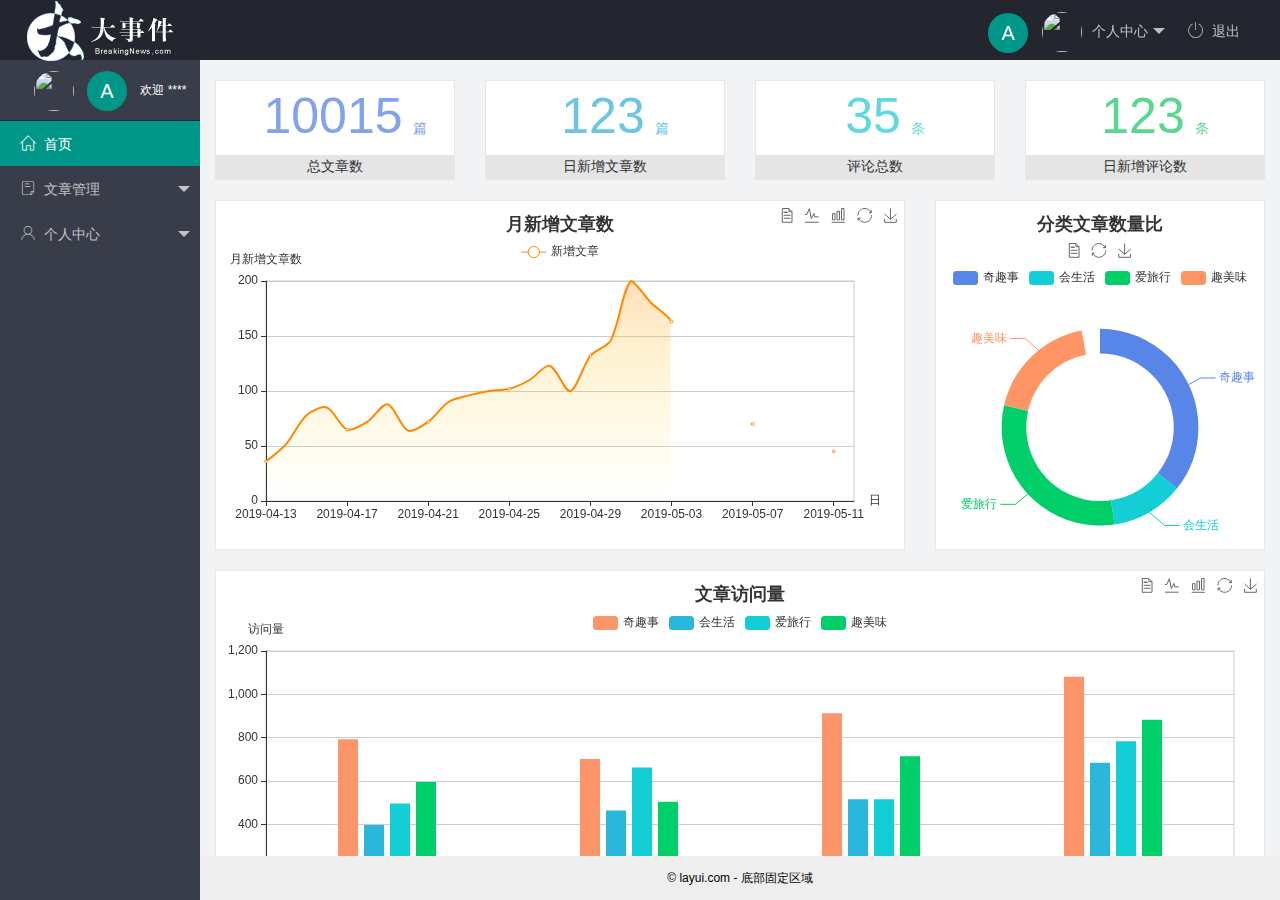
==== commit 8b0a5fa6: "完成个人中心功能" ====
--- a/index.html
+++ b/index.html
@@ -25,12 +25,14 @@
                 <ul class="layui-nav layui-layout-right">
                     <li class="layui-nav-item">
                         <a href="javascript:;">
+                            <span class="text-avatar">A</span>
                             <img src="http://t.cn/RCzsdCq" class="layui-nav-img">个人中心
+
                         </a>
                         <dl class="layui-nav-child">
-                            <dd><a href="">基本资料</a></dd>
-                            <dd><a href="">更换头像</a></dd>
-                            <dd><a href="">重置密码</a></dd>
+                            <dd><a href="./user/user_info.html" target="fm">基本资料</a></dd>
+                            <dd><a href="./user/user_avatar.html" target="fm">更换头像</a></dd>
+                            <dd><a href="./user/user_pwd.html" target="fm">重置密码</a></dd>
                         </dl>
                     </li>
                     <li class="layui-nav-item"><a href="javascript:;" id="btnLogout"><span class="iconfont icon-tuichu"></span>退出</a></li>
@@ -47,11 +49,11 @@
                     </div>
                     <!-- 左侧导航区域（可配合layui已有的垂直导航） -->
                     <ul class="layui-nav layui-nav-tree" lay-shrink="all">
-                        <li class="layui-nav-item layui-this"><a href="./home/dashboard.html"><span class="iconfont icon-home"></span>首页</a></li>
+                        <li class="layui-nav-item layui-this"><a href="./home/dashboard.html" target="fm"><span class="iconfont icon-home"></span>首页</a></li>
                         <li class="layui-nav-item">
                             <a class="" href="javascript:;"><span class="iconfont icon-16"></span>文章管理</a>
                             <dl class="layui-nav-child">
-                                <dd><a href="javascript:;"><i class="layui-icon layui-icon-app"></i> 文章类别</a></dd>
+                                <dd><a href="javascript:;"><i class="layui-icon layui-icon-app"></i>文章类别</a></dd>
                                 <dd><a href="javascript:;"><i class="layui-icon layui-icon-app"></i>文章列表</a></dd>
                                 <dd><a href="javascript:;"><i class="layui-icon layui-icon-app"></i>发布文章</a></dd>
                             </dl>
@@ -59,9 +61,9 @@
                         <li class="layui-nav-item">
                             <a href="javascript:;"><span class="iconfont icon-user"></span>个人中心</a>
                             <dl class="layui-nav-child">
-                                <dd><a href="javascript:;"><i class="layui-icon layui-icon-app"></i>基本资料</a></dd>
-                                <dd><a href="javascript:;"><i class="layui-icon layui-icon-app"></i>更换头像</a></dd>
-                                <dd><a href="javascript:;"><i class="layui-icon layui-icon-app"></i>重置密码</a></dd>
+                                <dd><a href="./user/user_info.html" target="fm"><i class="layui-icon layui-icon-app"></i>基本资料</a></dd>
+                                <dd><a href="./user/user_avatar.html" target="fm"><i class="layui-icon layui-icon-app"></i>更换头像</a></dd>
+                                <dd><a href="./user/user_pwd.html" target="fm"><i class="layui-icon layui-icon-app"></i>重置密码</a></dd>
                             </dl>
                         </li>
                     </ul>
--- a/assets/css/index.css
+++ b/assets/css/index.css
@@ -22,7 +22,7 @@
 }
 
 a {
-    transition: none;
+    transition: none!important;
 }
 
 .userinfo {
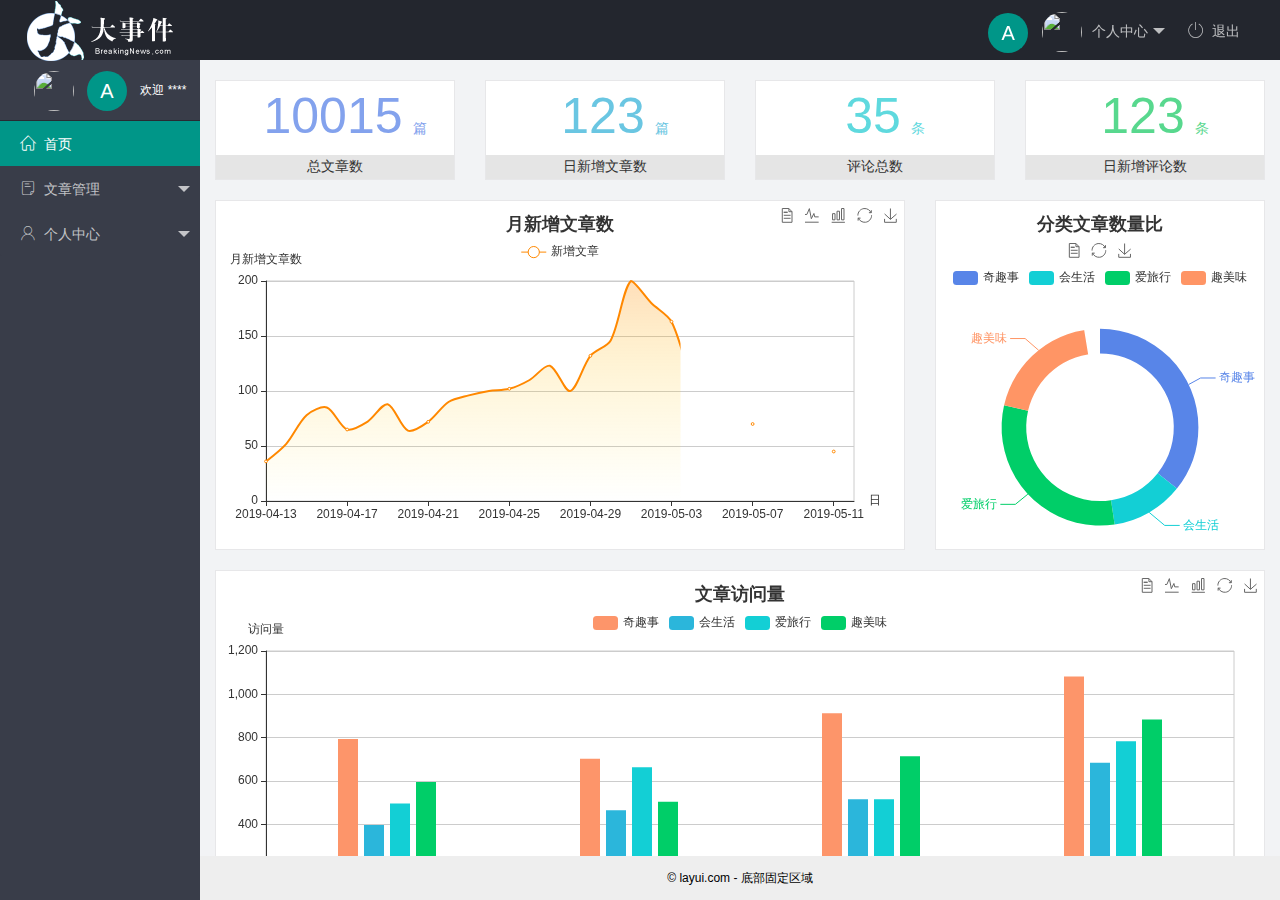
==== commit 3516520c: "完成文章管理功能的开发" ====
--- a/index.html
+++ b/index.html
@@ -53,9 +53,9 @@
                         <li class="layui-nav-item">
                             <a class="" href="javascript:;"><span class="iconfont icon-16"></span>文章管理</a>
                             <dl class="layui-nav-child">
-                                <dd><a href="javascript:;"><i class="layui-icon layui-icon-app"></i>文章类别</a></dd>
-                                <dd><a href="javascript:;"><i class="layui-icon layui-icon-app"></i>文章列表</a></dd>
-                                <dd><a href="javascript:;"><i class="layui-icon layui-icon-app"></i>发布文章</a></dd>
+                                <dd><a href="./article/art_cate.html" target="fm"><i class="layui-icon layui-icon-app"></i>文章类别</a></dd>
+                                <dd><a href="./article/art_list.html" target="fm"><i class="layui-icon layui-icon-app"></i>文章列表</a></dd>
+                                <dd><a href="./article/art_put.html" target="fm"><i class="layui-icon layui-icon-app"></i>发布文章</a></dd>
                             </dl>
                         </li>
                         <li class="layui-nav-item">
